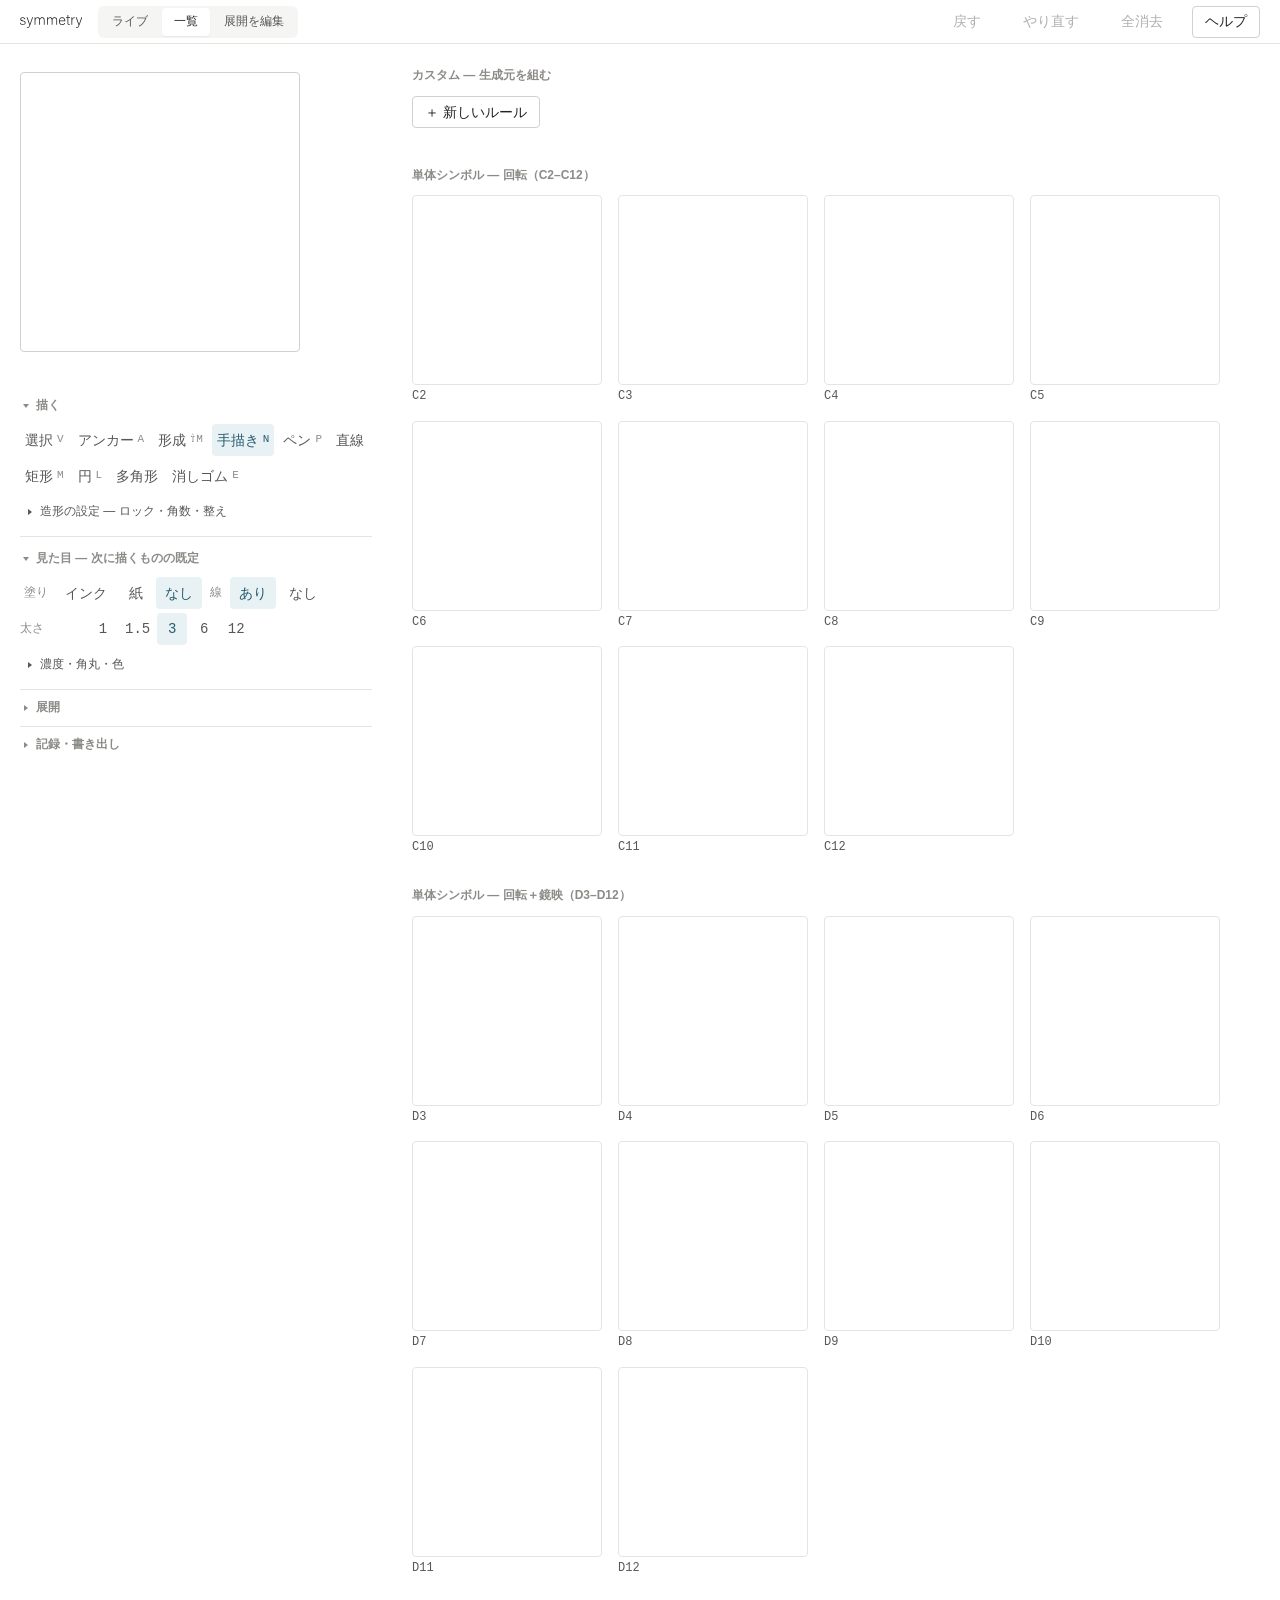
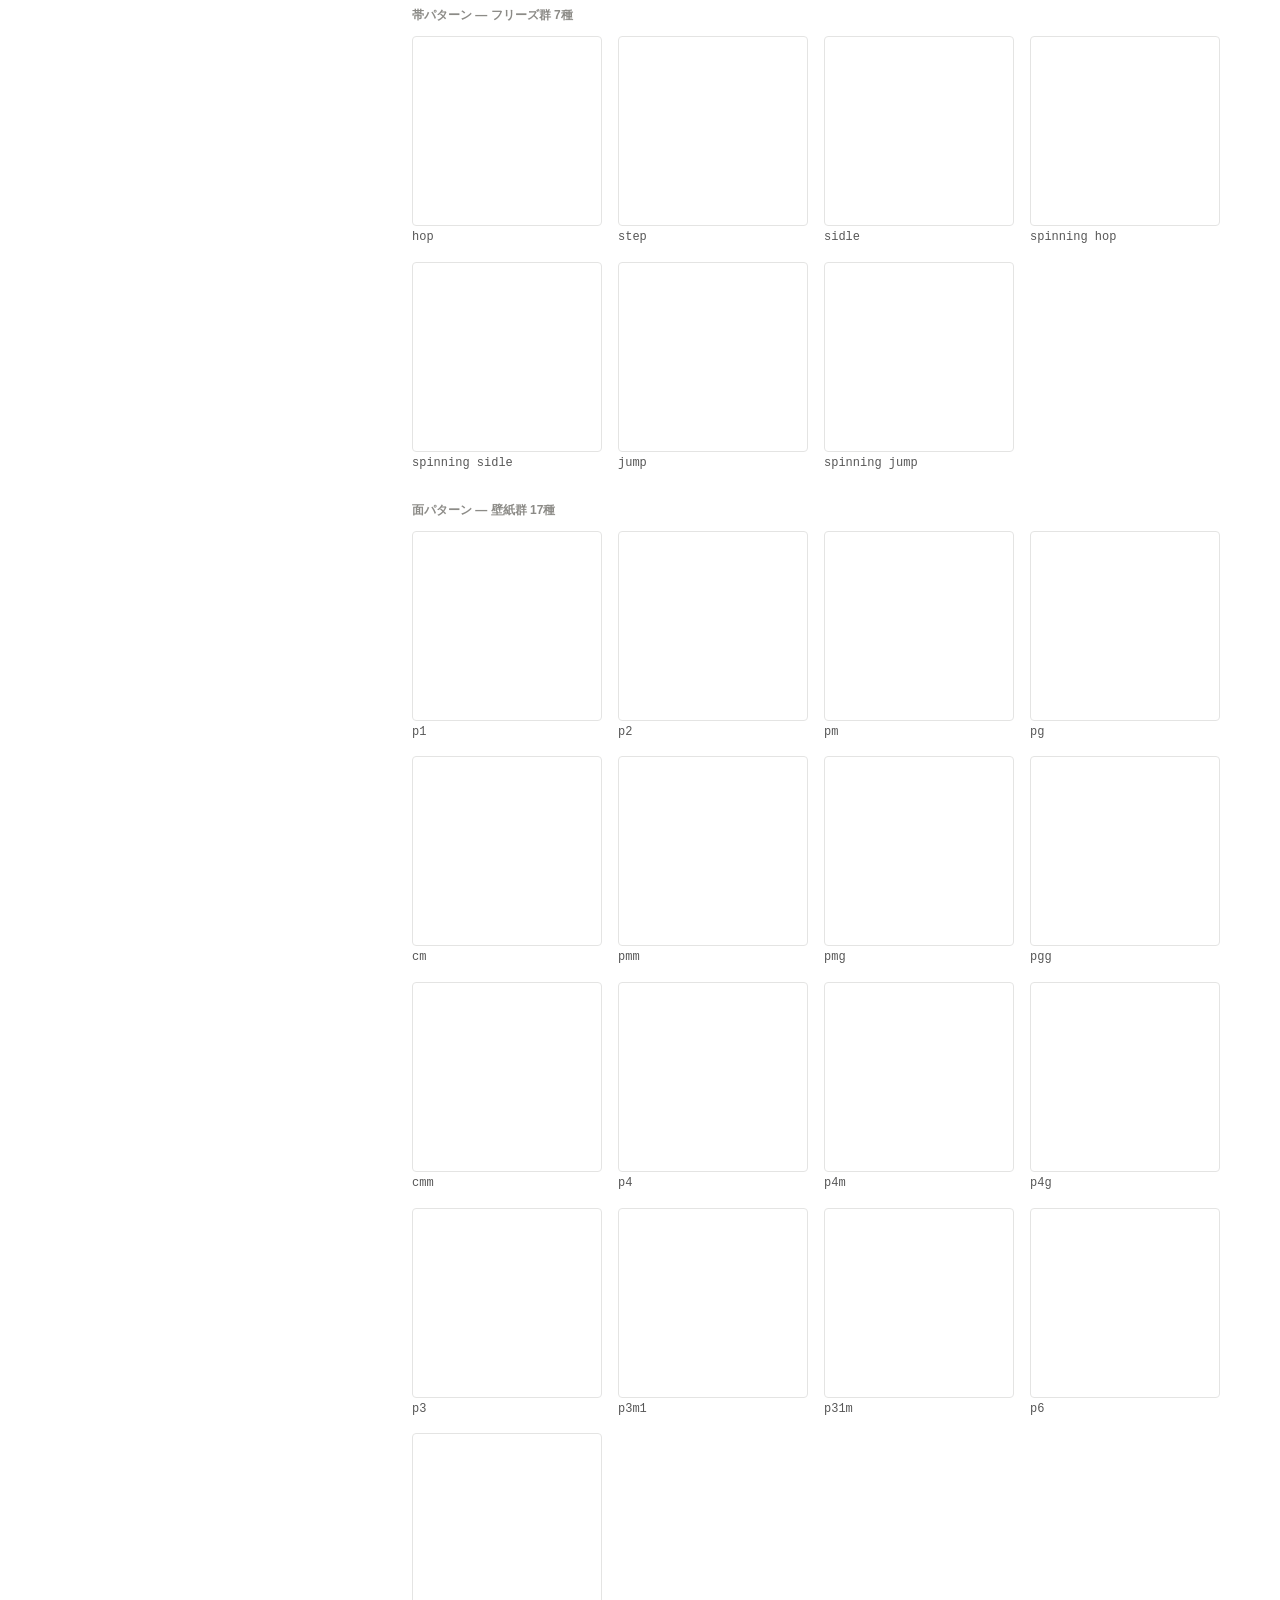
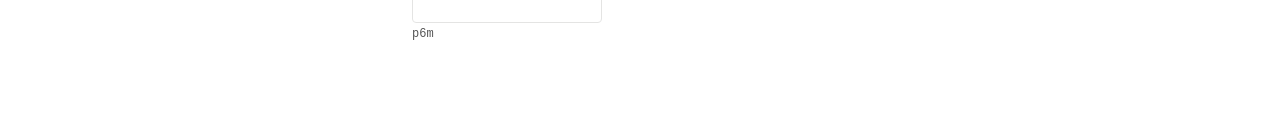
==== index.html @ 3f22d9ee "deploy 2026-08-08-1635" ====
<!doctype html>
<html lang="ja">
<head>
<meta charset="utf-8">
<meta name="viewport" content="width=device-width,initial-scale=1,viewport-fit=cover">
<!-- スマホでホーム画面に追加したとき、アプリのように全画面で開く -->
<meta name="apple-mobile-web-app-capable" content="yes">
<meta name="apple-mobile-web-app-status-bar-style" content="default">
<meta name="apple-mobile-web-app-title" content="symmetry">
<meta name="mobile-web-app-capable" content="yes">
<meta name="theme-color" content="#ffffff">
<link rel="manifest" href="manifest.webmanifest">
<link rel="apple-touch-icon" href="icons/apple-touch-icon.png">
<link rel="icon" type="image/svg+xml" href="assets/symbol.svg">
<link rel="icon" type="image/png" sizes="192x192" href="icons/icon-192.png">
<title>symmetry machine</title>
<style>
/* =========================================================
   0. デザイントークン（Serendie Design System の考え方に準拠・202_日々-タスク管理 と共有）
      UIクロームは 白/グレー + アクセント1色。**作品の色（ink/paper）とは別レイヤー**で、
      作品色はキャンバスの中だけに存在する（UIと生成物が視覚的に混ざらないようにする）。
      コンポーネント側に生の値（HEX・px）を書かない。
========================================================= */
:root{
  /* --- color: surface --- */
  --color-background:        #ffffff;
  --color-surface-primary:   #ffffff;
  --color-surface-secondary: #f5f5f3;
  --color-surface-tertiary:  #ececea;

  /* --- color: text --- */
  --color-text-primary:   #232322;
  --color-text-secondary: #575757;
  --color-text-muted:     #8c8b87;
  --color-text-disabled:  #b1b0ae;

  /* --- color: border --- */
  --color-border-primary:   #d1d0cd;
  --color-border-secondary: #e4e4e3;
  --color-border-strong:    #8c8b87;

  /* --- color: action / accent（アクセントは「選択されている」の意味だけに使う） --- */
  --color-action-primary:       #232322;
  --color-action-primary-hover: #424242;
  --color-action-primary-text:  #ffffff;
  --color-accent:        #275d72;
  --color-accent-subtle: #e8f1f4;
  --color-negative:      #a64343;
  --color-focus-ring:    #275d72;
  --color-overlay:       rgb(35 35 34 / .32);

  /* --- typography --- */
  --font-sans: Inter, "Noto Sans JP", -apple-system, BlinkMacSystemFont, "Segoe UI", sans-serif;
  --font-mono: "Noto Sans Mono", "SFMono-Regular", Consolas, monospace;
  --font-size-xs:   11px;
  --font-size-sm:   12px;
  --font-size-md:   14px;
  --font-size-base: 16px;
  --font-size-lg:   18px;
  --font-weight-regular: 400;
  --font-weight-medium:  500;
  --font-weight-semibold:600;
  --line-height-ui:   1.3;
  --line-height-body: 1.6;

  /* --- space（4px 基準） --- */
  --space-1:4px; --space-2:8px; --space-3:12px; --space-4:16px;
  --space-5:20px; --space-6:24px; --space-8:32px; --space-10:40px;

  /* --- radius --- */
  --radius-xs:2px; --radius-sm:4px; --radius-md:6px; --radius-lg:8px;

  /* --- border / focus --- */
  --border-width-default:1px;
  --focus-ring-offset:2px;

  /* --- elevation（浮遊要素のみ） --- */
  --shadow-floating: 0 4px 12px rgb(0 0 0 / .08), 0 1px 3px rgb(0 0 0 / .06);

  /* --- motion --- */
  --duration-fast:100ms; --duration-default:160ms;
  --easing: cubic-bezier(.2,0,.2,1);

  /* --- size --- */
  --control-height-sm:28px;
  --control-height-tool:32px;   /* 操作ボタンの基本（ツールUIなので md=36 より密に） */
  --control-height-md:36px;
  --control-height-lg:44px;
  --sidebar-width:360px;
  --pad-size:280px;             /* 描画パッドの論理サイズ（app.js の PAD_W と一致させる） */
  --label-col:56px;             /* パネルのラベル列 */

  /* --- 作品の色（UIではない。ユーザが選ぶ出力の色） --- */
  --art-ink:   #0044cc;
  --art-paper: #ffffff;
}

/* =========================================================
   1. base
========================================================= */
*{ box-sizing:border-box; }
html,body{ margin:0; padding:0; }
/* スマホ実機タッチ: バウンス/引っ張り更新を抑制・タップのグレー点滅を消す・タップでの文字選択を防ぐ */
html,body{ overscroll-behavior:none; }
body{
  background:var(--color-background);
  color:var(--color-text-primary);
  font-family:var(--font-sans);
  font-size:var(--font-size-md);
  line-height:var(--line-height-ui);
  -webkit-font-smoothing:antialiased;
  -webkit-user-select:none; user-select:none; -webkit-tap-highlight-color:transparent;
}
/* ダブルタップズーム/300ms遅延の抑制（パッドは touch-action:none） */
button, label.btn, input[type=range]{ touch-action:manipulation; }
:focus-visible{ outline:2px solid var(--color-focus-ring); outline-offset:var(--focus-ring-offset); }
@media (prefers-reduced-motion: reduce){ *{ transition:none !important; animation:none !important; } }

/* =========================================================
   2. app bar（ブランド + モード + ヘルプ）
========================================================= */
.appbar{
  display:flex; align-items:center; gap:var(--space-4);
  height:var(--control-height-lg); padding:0 var(--space-5);
  border-bottom:var(--border-width-default) solid var(--color-border-secondary);
  background:var(--color-surface-primary);
  position:sticky; top:0; z-index:20;
}
/* ロゴタイプ（インラインSVG・currentColorで着色。高さだけ決めて幅はviewBox比） */
.brand{ display:inline-flex; align-items:center; color:var(--color-text-primary); flex:none; }
.brand svg{ height:13px; width:auto; fill:currentColor; display:block; }
.appbar .spacer{ flex:1; }

/* セグメンテッドコントロール（モード切替） */
.seg{
  display:inline-flex; padding:2px; gap:2px;
  background:var(--color-surface-secondary); border-radius:var(--radius-md);
}
.seg button{
  height:var(--control-height-sm); padding:0 var(--space-3);
  border:none; border-radius:var(--radius-sm); background:transparent;
  color:var(--color-text-secondary);
  font:var(--font-weight-medium) var(--font-size-sm)/var(--line-height-ui) var(--font-sans);
  cursor:pointer;
  transition:background var(--duration-fast) var(--easing), color var(--duration-fast) var(--easing);
}
.seg button:hover{ color:var(--color-text-primary); }
.seg button.on{
  background:var(--color-surface-primary); color:var(--color-text-primary);
  box-shadow:0 1px 2px rgb(0 0 0 / .06);
}

/* アプリバーの操作（戻す・やり直す・全消去）。狭い画面ほど重要になるので常設する */
.barAct{ height:var(--control-height-sm); padding:0 var(--space-3); flex:none; }
.barAct:disabled{ color:var(--color-text-disabled); }

/* =========================================================
   3. layout（左：作業パネル / 右：展開。左揃え・中央寄せしない）
========================================================= */
#layout{
  display:flex; gap:var(--space-8); align-items:flex-start;
  padding:var(--space-6) var(--space-5) var(--space-10);
}
#padCol{
  width:var(--sidebar-width); flex:none;
  position:sticky; top:calc(var(--control-height-lg) + var(--space-6));
  max-height:calc(100vh - var(--control-height-lg) - var(--space-8));
  max-height:calc(100dvh - var(--control-height-lg) - var(--space-8));
  overflow-y:auto; overscroll-behavior:contain;
  padding-right:var(--space-2);
}
/* 造形の固定: #padCol は列内スクロールなので、その中で pad を上に貼り付ける。
   パネルをどれだけ送っても、描いている手元（と状態表示）は常に見えている */
.padStick{
  position:sticky; top:0; z-index:2;
  background:var(--color-background);
  padding:var(--space-1) 0 var(--space-2);   /* 上下に地を持たせて、送った中身が縁から透けないように */
}
#pad{
  width:var(--pad-size); height:var(--pad-size);
  border:var(--border-width-default) solid var(--color-border-primary);
  border-radius:var(--radius-sm);
  touch-action:none; cursor:crosshair; display:block;
  background:var(--art-paper);
}
/* 造形ロック中: 触れないことを枠と地の色で示す（アイコンや帯を足さずに状態を伝える） */
body.pad-locked #pad{ border-style:dashed; border-color:var(--color-border-strong); cursor:not-allowed; }
body.pad-locked #padCol .grp:first-child{ background:var(--color-surface-secondary); border-radius:var(--radius-sm); }
#stateHint{
  min-height:calc(var(--font-size-sm) * var(--line-height-ui));
  margin-top:var(--space-2);
  font-size:var(--font-size-sm); color:var(--color-text-secondary);
  transition:color var(--duration-fast) var(--easing);
}
/* 消えたヒントはクリックで読み返せる（新しい要素は足さず、この行自体をクリック対象にする） */
#stateHint.replay{ cursor:pointer; }
#stateHint.replay:hover{ color:var(--color-text-primary); }

/* =========================================================
   4. panel（グループ = 見出し + 行。行 = ラベル列 + 内容列）
      「全部を線で囲まない」。グループの区切りは余白と髪線1本だけ。

      セクションは **畳めるグループ（details）** で、見出し(summary)＝入口。
      閉じていても入口は必ず残るので、1280×800 でも全セクションが視野に入る。
      （7つを開いたまま縦に積んでいた頃は、起動時にパネルの54%が画面外にあり、
       いちばん下の「記録」「書き出し」には存在に気付けなかった。2026-08-08 改訂）
========================================================= */
#panel{ margin-top:var(--space-2); }
.grp{ padding:var(--space-2) 0; border-top:var(--border-width-default) solid var(--color-border-secondary); }
.grp:first-child{ border-top:none; padding-top:0; }
.grp:last-child{ padding-bottom:0; }
details.grp:not([open]){ padding:var(--space-1) 0; }
.grpHd{
  margin:0 0 var(--space-3);
  font-size:var(--font-size-sm); font-weight:var(--font-weight-semibold);
  color:var(--color-text-muted);
}
/* 見出しが入口を兼ねる。三角の作りは details.sub と同じ（同じ操作は同じ形にする） */
summary.grpHd{
  display:flex; align-items:center; gap:var(--space-2);
  height:var(--control-height-sm); margin:0; padding:0 var(--space-1);
  list-style:none; cursor:pointer; border-radius:var(--radius-sm);
}
summary.grpHd::-webkit-details-marker{ display:none; }
summary.grpHd:hover{ background:var(--color-surface-secondary); color:var(--color-text-primary); }
summary.grpHd::before{
  content:""; width:0; height:0; flex:none;
  border-left:4px solid currentColor; border-top:3px solid transparent; border-bottom:3px solid transparent;
  transition:transform var(--duration-fast) var(--easing);
}
details.grp[open] > summary.grpHd{ margin-bottom:var(--space-1); }
details.grp[open] > summary.grpHd::before{ transform:rotate(90deg); }

.prow{ display:grid; grid-template-columns:var(--label-col) minmax(0,1fr); column-gap:var(--space-3); align-items:start; }
.prow + .prow{ margin-top:var(--space-1); }
/* ラベル列を持たない全幅行（道具箱・スタイルのコントロールバーのように「一塊で読む」もの）。
   同じ中身でも 292px→352px になるので、ツールは3行から2行に収まる */
.prow.full{ grid-template-columns:minmax(0,1fr); }
/* 道具箱だけは左右の余白を1段詰める（10個が2行に収まる／3行だと下のセクションを押し出す）。
   タップ領域が要る900px未満では元の余白に戻す（下のレスポンシブ節） */
#grpDraw > .prow.full > .pbody > button{ padding:0 var(--space-1); }
/* 書き出しの3行だけを束ねる入れ物（ライブモードで隠す単位。display:block で出し入れするので
   grid の .prow そのものには付けない） */
.exportRow{ margin-top:var(--space-1); }
.plbl{
  font-size:var(--font-size-sm); color:var(--color-text-muted);
  padding-top:calc((var(--control-height-tool) - var(--font-size-md)) / 2 - 1px);
}
/* 行の高さを操作ボタンに揃える（スライダーだけの行でもラベルと縦位置が合う） */
.pbody{ display:flex; flex-wrap:wrap; align-items:center; gap:var(--space-1); min-width:0; min-height:var(--control-height-tool); }
.lbl{ font-size:var(--font-size-sm); color:var(--color-text-muted); padding:0 var(--space-1); }

/* =========================================================
   5. button（Ghost 基本 / Secondary 枠あり / Danger / Toggle）
      操作ボタンが多いUIなので既定は Ghost。囲まず、hover の背景で触れることを示す。
========================================================= */
button, label.btn, a.btn{
  display:inline-flex; align-items:center; justify-content:center; gap:var(--space-1);
  height:var(--control-height-tool); padding:0 var(--space-2);
  border:var(--border-width-default) solid transparent; border-radius:var(--radius-sm);
  background:transparent; color:var(--color-text-primary);
  font:var(--font-weight-regular) var(--font-size-md)/var(--line-height-ui) var(--font-sans);
  text-decoration:none; cursor:pointer; white-space:nowrap;
  transition:background var(--duration-fast) var(--easing), color var(--duration-fast) var(--easing);
}
button:hover, label.btn:hover, a.btn:hover{ background:var(--color-surface-secondary); }
button:active, label.btn:active{ background:var(--color-surface-tertiary); }
button:disabled{ color:var(--color-text-disabled); cursor:default; background:transparent; }

/* Secondary: 枠つき（書き出しなど「区切りのある操作」） */
.btn-2nd{ border-color:var(--color-border-primary); padding:0 var(--space-3); }
.btn-2nd:hover{ border-color:var(--color-border-strong); background:var(--color-surface-secondary); }

/* Danger: 削除系 */
.btn-danger{ color:var(--color-negative); }
.btn-danger:hover{ background:#fbf0f0; }

/* Toggle: 選択されている状態だけがアクセント色を持つ */
.tg{ color:var(--color-text-secondary); }
.tg:hover{ color:var(--color-text-primary); }
.tg.on{
  background:var(--color-accent-subtle); color:var(--color-accent);
  font-weight:var(--font-weight-medium);
}
/* 「今は効かない」= 押せるが理由をヒントで出す（disabled にはしない＝理由が伝わらないため） */
button.dis{ color:var(--color-text-disabled); }
button.dis:hover{ color:var(--color-text-secondary); background:var(--color-surface-secondary); }

/* ショートカット併記 */
.key{
  font-family:var(--font-mono); font-size:var(--font-size-xs);
  color:var(--color-text-muted); font-weight:var(--font-weight-regular);
}
button.on .key{ color:var(--color-accent); }

/* =========================================================
   6. disclosure（役割ごとに畳む。開閉状態は prefs に保存）
========================================================= */
details.sub{ width:100%; }
details.sub > summary{
  display:flex; align-items:center; gap:var(--space-2);
  height:var(--control-height-tool); padding:0 var(--space-2);
  list-style:none; cursor:pointer; border-radius:var(--radius-sm);
  font-size:var(--font-size-sm); color:var(--color-text-secondary);
}
details.sub > summary::-webkit-details-marker{ display:none; }
details.sub > summary:hover{ background:var(--color-surface-secondary); color:var(--color-text-primary); }
details.sub > summary::before{
  content:""; width:0; height:0; flex:none;
  border-left:4px solid currentColor; border-top:3px solid transparent; border-bottom:3px solid transparent;
  transition:transform var(--duration-fast) var(--easing);
}
details.sub[open] > summary::before{ transform:rotate(90deg); }
details.sub > .subBody{
  display:flex; flex-wrap:wrap; align-items:center; gap:var(--space-1);
  padding:var(--space-1) 0 var(--space-2) var(--space-4);
}
/* 畳んだ中身が「ラベル列つきの行」のとき（角数・整え・濃度・角丸…）。
   ボタンの並びと違って値の種類が違うので、パネル本体と同じ文法のまま畳む */
details.sub > .subBody.rows{ display:block; }

/* コンテキスト行（選択中・ペン進行中だけ出す） */
#penbar, #editbar{ display:none; }
body.penning #penbar{ display:block; }
body.editing #editbar{ display:block; }
#selCount{ font-family:var(--font-mono); color:var(--color-text-secondary); }

/* =========================================================
   7. form controls
========================================================= */
input[type=range]{
  -webkit-appearance:none; appearance:none;
  width:120px; height:2px; margin:0;
  background:var(--color-border-primary); border-radius:var(--radius-xs);
  vertical-align:middle; cursor:pointer;
}
input[type=range]::-webkit-slider-thumb{
  -webkit-appearance:none; appearance:none;
  width:14px; height:14px; border:none; border-radius:var(--radius-xs);
  background:var(--color-action-primary);
}
input[type=range]::-moz-range-thumb{
  width:14px; height:14px; border:none; border-radius:var(--radius-xs);
  background:var(--color-action-primary);
}
input[type=range]:focus-visible{ outline:2px solid var(--color-focus-ring); outline-offset:var(--focus-ring-offset); }
input[type=color]{
  -webkit-appearance:none; appearance:none;
  width:32px; height:var(--control-height-tool); padding:0;
  border:var(--border-width-default) solid var(--color-border-primary);
  border-radius:var(--radius-sm); background:none; cursor:pointer; vertical-align:middle;
}
input[type=color]::-webkit-color-swatch-wrapper{ padding:2px; }
input[type=color]::-webkit-color-swatch{ border:none; border-radius:var(--radius-xs); }
input[type=color]::-moz-color-swatch{ border:none; border-radius:var(--radius-xs); }
#file, #jsonIn{ display:none; }

/* 角数のステッパー */
#sidesWrap{ display:inline-flex; align-items:center; gap:0; opacity:.4; }
body.tool-poly #sidesWrap{ opacity:1; }
#sidesVal{ font-family:var(--font-mono); font-size:var(--font-size-md); min-width:20px; text-align:center; }

/* 数値チップ（太さ・濃度・角丸・輪郭の距離）＝量子化された入力の美学 */
#wChips, #aChips, #rChips{ display:inline-flex; gap:2px; }
#wChips button, #aChips button, #rChips button, .numChip{
  font-family:var(--font-mono); min-width:30px; padding:0 var(--space-1);
}

/* =========================================================
   8. 展開一覧（メイン）
========================================================= */
#results, #live, #edit{ flex:1; min-width:0; }
.grpTitle{
  margin:0 0 var(--space-3);
  font-size:var(--font-size-sm); font-weight:var(--font-weight-semibold);
  color:var(--color-text-muted);
}
.grpTitle + .grpTitle{ margin-top:var(--space-6); }
.row{ display:flex; flex-wrap:wrap; gap:var(--space-4); margin-bottom:var(--space-8); }
.tools{ display:flex; flex-wrap:wrap; align-items:center; gap:var(--space-1); margin-bottom:var(--space-2); }

.sw{ position:relative; cursor:pointer; }
.sw canvas{
  display:block; width:190px; height:190px;
  border:var(--border-width-default) solid var(--color-border-secondary);
  border-radius:var(--radius-sm); background:var(--art-paper);
  transition:border-color var(--duration-fast) var(--easing);
}
.sw:hover canvas{ border-color:var(--color-border-primary); }
.sw .lb{
  margin-top:var(--space-1);
  font-family:var(--font-mono); font-size:var(--font-size-sm);
  color:var(--color-text-secondary); text-align:left;
}
.sw.sel canvas{ border-color:var(--color-accent); box-shadow:0 0 0 1px var(--color-accent); }
.sw.sel .lb{ color:var(--color-accent); font-weight:var(--font-weight-medium); }
.sw .swDel, .sw .swEdit{
  position:absolute; top:var(--space-1); height:var(--control-height-sm); min-width:var(--control-height-sm);
  padding:0; color:var(--color-text-muted); font-size:var(--font-size-sm);
  background:var(--color-surface-primary); border-radius:var(--radius-sm); opacity:0;
  transition:opacity var(--duration-fast) var(--easing);
}
.sw .swDel{ right:var(--space-1); }
.sw .swEdit{ right:calc(var(--space-1) + var(--control-height-sm) + 2px); }
.sw:hover .swDel, .sw:hover .swEdit, .sw .swDel:focus-visible, .sw .swEdit:focus-visible{ opacity:1; }
.sw .swDel:hover, .sw .swEdit:hover{ color:var(--color-text-primary); background:var(--color-surface-secondary); }

/* カスタム群ビルダー */
#cgPanel{
  margin-bottom:var(--space-6); padding:var(--space-4);
  border:var(--border-width-default) solid var(--color-border-secondary);
  border-radius:var(--radius-md); background:var(--color-surface-secondary);
  max-width:520px;
}
.genChip{
  display:inline-flex; align-items:center; gap:2px;
  height:var(--control-height-md); padding:0 var(--space-1);
  border:var(--border-width-default) solid var(--color-border-primary);
  border-radius:var(--radius-sm); background:var(--color-surface-primary);
  font-size:var(--font-size-sm);
}
.genChip button{ height:var(--control-height-sm); min-width:24px; padding:0; font-size:var(--font-size-sm); }
.genChip > span{ padding:0 2px; font-family:var(--font-mono); color:var(--color-text-primary); }
.genChip > span.lbl{ font-family:var(--font-sans); }
#cgPreview{
  display:block; margin:var(--space-3) 0 var(--space-2);
  border:var(--border-width-default) solid var(--color-border-secondary);
  border-radius:var(--radius-sm); background:var(--art-paper);
}
#cgInfo{ font-family:var(--font-mono); font-size:var(--font-size-sm); color:var(--color-text-secondary); }

.hint{
  margin-top:var(--space-2); max-width:560px;
  font-size:var(--font-size-sm); line-height:var(--line-height-body); color:var(--color-text-muted);
}

/* ライブ / 編集 */
#livePanel{ display:flex; flex-wrap:wrap; gap:var(--space-4); align-items:flex-start; }
#livePanel canvas{
  display:block; max-width:100%; height:auto;
  border:var(--border-width-default) solid var(--color-border-secondary);
  border-radius:var(--radius-sm); background:var(--art-paper);
}
#livePanel .lb{
  margin-top:var(--space-1);
  font-family:var(--font-mono); font-size:var(--font-size-sm); color:var(--color-text-secondary);
}
#liveHint{ margin-top:var(--space-4); font-size:var(--font-size-sm); color:var(--color-text-muted); }
#editCv{
  display:block; max-width:100%;
  border:var(--border-width-default) solid var(--color-border-primary);
  border-radius:var(--radius-sm); background:var(--art-paper);
  touch-action:none; cursor:crosshair;
}
/* 展開ビューの主ツール（選択／アンカー／形成）。ツール別の設定は選択中の1つだけ出す */
#editToolSeg button{ height:var(--control-height-md); padding:0 var(--space-4); }
#editToolSeg .key{ margin-left:var(--space-2); opacity:.65; }
.etSpacer{ flex:1; }
.etOpt{ display:none; }
.etOpt.on{ display:flex; }
/* 「いま何ができるか」の1行。ヒント(.hint)より手前・強めに置く＝読まれないと道具が使えない情報 */
.etHow{
  font-size:var(--font-size-sm); line-height:var(--line-height-ui);
  color:var(--color-text-secondary); padding:0 var(--space-1);
}
#etSnapWrap{ margin-bottom:var(--space-3); max-width:560px; }

/* モード出し分け */
#live, #edit{ display:none; }
body.mode-grid #results{ display:block; }
body.mode-live #live{ display:block; }
body.mode-live #results{ display:none; }
body.mode-edit #edit{ display:block; }
body.mode-edit #results, body.mode-edit #live{ display:none; }
body.mode-live .exportRow{ display:none; }   /* ライブ=遊ぶモードでは書き出しを隠す */

/* PC（広い画面）: ライブでも一覧を右に併置（pad | live | grid） */
@media (min-width:1280px){
  body.mode-live #results{ display:block; order:2; }
  body.mode-live #live{ order:1; }
  body.mode-live .exportRow{ display:block; }
}

/* =========================================================
   9. ヘルプ（浮遊要素なので影を持つ唯一の場所）
========================================================= */
#cheat{
  position:fixed; right:var(--space-5); bottom:var(--space-5); z-index:30;
  width:min(560px, calc(100vw - var(--space-8)));
  max-height:min(70vh, 640px); overflow-y:auto;
  padding:calc(var(--space-5) + var(--control-height-sm)) var(--space-5) var(--space-5);
  border:var(--border-width-default) solid var(--color-border-secondary);
  border-radius:var(--radius-lg); background:var(--color-surface-primary);
  box-shadow:var(--shadow-floating);
  font-size:var(--font-size-sm); line-height:var(--line-height-body);
  color:var(--color-text-secondary); white-space:pre-line;
  -webkit-user-select:text; user-select:text;
}
#cheat[hidden]{ display:none; }
#cheatClose{ position:absolute; top:var(--space-2); right:var(--space-2); }

/* =========================================================
   10. レスポンシブ（縮小ではなく構造を変える。タップ領域44px以上）
========================================================= */
@media (max-width:900px){
  /* アプリバーは「モード + ヘルプ」だけに絞る（ブランドはアプリ内では不要） */
  .appbar{ padding:0 var(--space-3); gap:var(--space-2); }
  .brand{ display:none; }
  .seg button{ padding:0 var(--space-2); }
  #layout{ flex-direction:column; gap:var(--space-6); padding:var(--space-4); }
  #padCol{
    width:100%; position:static; max-height:none; overflow:visible; padding-right:0;
  }
  /* 縦積みでは「いま見ているもの」を先頭に置き、**貼り付けて常に見える**ようにする。
     編集している当のものが、パネルを送ると画面外に消える——を作らない */
  #layout{ display:flex; flex-direction:column; }
  body.mode-edit #edit,
  body.mode-live #live{ order:-1; }
  /* **編集しているものは常に画面にある**。sticky では #edit の底で止まってしまうので、
     縦積みでは画面に固定する。帯に入れるのは「ツール行＋いまのツールの設定＋展開」だけで、
     吸着の詳細と長い説明は畳む（帯が厚いとかえって編集できない）。
     帯の高さは中身で変わるので JS が --sp-edit-h に測って入れ、その分だけ本文を下げる */
  body.mode-edit #edit{
    position:fixed; top:var(--control-height-lg); left:0; right:0; z-index:10;
    display:flex; flex-direction:column; align-items:flex-start;
    padding:var(--space-1) var(--space-3) var(--space-2);
    background:var(--color-background);
    border-bottom:var(--border-width-default) solid var(--color-border-secondary);
  }
  body.mode-edit #edit > .grpTitle,
  body.mode-edit #etSnapWrap,
  body.mode-edit #editHint,
  body.mode-edit .etHow{ display:none; }
  body.mode-edit #layout{ padding-top:var(--sp-edit-h, 420px); }
  /* 狭い画面ではブランドを畳んで、戻す・全消去のための幅をあける。
     やり直すは左パネルの「記録」に残るので、ここでは落とす（間違えたら戻すだけで足りる） */
  .appbar{ gap:var(--space-1); padding:0 var(--space-2); }
  .barAct{ height:var(--control-height-md); padding:0 var(--space-2); font-size:var(--font-size-sm); }
  #barRedo{ display:none; }
  .seg button{ padding:0 var(--space-2); font-size:var(--font-size-sm); }
  .padStick{ position:static; }   /* 縦積みではパッドが画面の大半を占めるので貼り付けない */
  #pad{ width:min(92vw, 460px); height:min(92vw, 460px); }
  #editCv{ max-width:86vw; }
  button, label.btn, a.btn{ height:var(--control-height-lg); padding:0 var(--space-3); }
  details.sub > summary{ height:var(--control-height-lg); }
  summary.grpHd{ height:var(--control-height-lg); }   /* セクションの入口もタップ領域44px */
  #grpDraw > .prow.full > .pbody > button{ padding:0 var(--space-3); }   /* 密度より指を優先 */
  .seg button{ height:var(--control-height-md); }
  .prow{ grid-template-columns:1fr; }
  .plbl{ padding-top:0; margin-bottom:var(--space-1); }
  input[type=range]{ height:4px; width:min(60vw,220px); }
  input[type=range]::-webkit-slider-thumb{ width:22px; height:22px; }
  input[type=range]::-moz-range-thumb{ width:22px; height:22px; }
  input[type=color]{ height:var(--control-height-lg); width:44px; }
  .sw canvas{ width:min(43vw,190px); height:min(43vw,190px); }
  .sw .swDel, .sw .swEdit{ opacity:1; }   /* hoverが無い端末では常時表示 */
  #cheat{ left:var(--space-3); right:var(--space-3); bottom:var(--space-3); width:auto; }
}
</style>
</head>
<body>

<header class="appbar">
  <!-- ロゴタイプ（assets/logotype.svg をインライン化＝単一HTMLビルドでも消えない）。色は currentColor -->
  <span class="brand" role="img" aria-label="symmetry machine">
    <svg viewBox="0 0 49.74 10.39" xmlns="http://www.w3.org/2000/svg" focusable="false" aria-hidden="true">
      <path d="M.63,6.22c.2.77.76,1.24,1.69,1.24,1.06,0,1.49-.49,1.49-1.15s-.29-1.01-1.62-1.33c-1.56-.37-1.94-.85-1.94-1.64s.62-1.59,1.99-1.59,2.02.83,2.11,1.68h-.62c-.11-.5-.5-1.12-1.51-1.12s-1.33.5-1.33.98c0,.54.29.82,1.46,1.1,1.71.41,2.12.97,2.12,1.87,0,1.08-.89,1.76-2.16,1.76-1.38,0-2.15-.72-2.31-1.8h.63Z"/>
      <path d="M5.96,1.87c1.2,3.4,1.73,4.82,1.93,5.47h.01c.24-.73.71-2.12,1.87-5.47h.65l-2.26,6.35c-.64,1.78-1.07,2.17-2.16,2.17-.21,0-.36-.01-.55-.04v-.62c.18.02.35.04.54.04.85,0,1.13-.41,1.57-1.63L5.28,1.87h.68Z"/>
      <path d="M11.69,3.42c0-.52,0-1.08-.01-1.55h.61c.01.19.04.71.02,1.05.25-.6.8-1.2,1.8-1.2.84,0,1.49.42,1.73,1.17.3-.62.9-1.17,1.96-1.17.94,0,1.88.53,1.88,2.19v3.95h-.62v-3.88c0-.8-.29-1.67-1.39-1.67s-1.67.92-1.67,2.09v3.46h-.62v-3.86c0-.86-.25-1.68-1.36-1.68s-1.71,1.02-1.71,2.24v3.3h-.62V3.42Z"/>
      <path d="M21.65,3.42c0-.52,0-1.08-.01-1.55h.61c.01.19.04.71.03,1.05.25-.6.8-1.2,1.8-1.2.84,0,1.49.42,1.73,1.17.3-.62.9-1.17,1.96-1.17.94,0,1.88.53,1.88,2.19v3.95h-.62v-3.88c0-.8-.29-1.67-1.39-1.67s-1.67.92-1.67,2.09v3.46h-.62v-3.86c0-.86-.25-1.68-1.36-1.68s-1.71,1.02-1.71,2.24v3.3h-.62V3.42Z"/>
      <path d="M31.76,4.94c.01,1.54.78,2.5,1.93,2.5s1.5-.64,1.71-1.13h.65c-.25.79-.9,1.7-2.38,1.7-1.84,0-2.54-1.57-2.54-3.1,0-1.73.85-3.19,2.62-3.19s2.44,1.58,2.44,2.72c0,.17,0,.33-.01.49h-4.4ZM35.53,4.4c-.01-1.18-.65-2.1-1.81-2.1-1.24,0-1.79.85-1.92,2.1h3.73Z"/>
      <path d="M36.84,1.87h1.12V0h.62v1.87h1.43v.57h-1.43v3.88c0,.67.14,1.06.72,1.06.18,0,.43-.01.61-.07v.54c-.2.08-.49.11-.74.11-.78,0-1.21-.39-1.21-1.35V2.45h-1.12v-.57Z"/>
      <path d="M41.12,3.5c0-1.01-.01-1.44-.01-1.63h.61c.01.18.02.58.02,1.33.35-.9,1.1-1.43,2.09-1.47v.66c-1.25.08-2.09.94-2.09,2.38v3.11h-.62V3.5Z"/>
      <path d="M45.27,1.87c1.2,3.4,1.73,4.82,1.93,5.47h.01c.24-.73.71-2.12,1.87-5.47h.65l-2.26,6.35c-.63,1.78-1.07,2.17-2.16,2.17-.22,0-.36-.01-.55-.04v-.62c.18.02.35.04.54.04.85,0,1.13-.41,1.57-1.63l-2.29-6.26h.68Z"/>
    </svg>
  </span>
  <nav class="seg" id="modebar" aria-label="モード">
    <button id="modeLive">ライブ</button>
    <button id="modeGrid">一覧</button>
    <button id="modeEdit">展開を編集</button>
  </nav>
  <span class="spacer"></span>
  <!-- 取り消しと全消去は「手が届く場所」に置く。左パネルの最下部（1400px下）では実質存在しないのと同じで、
       とくにスマホでは唯一の窓口になる。アプリバーは sticky なのでスクロールしても追従する -->
  <button id="barUndo" class="barAct" title="ひとつ戻す（⌘Z）">戻す</button>
  <button id="barRedo" class="barAct" title="やり直す（⌘⇧Z）">やり直す</button>
  <button id="barClear" class="barAct btn-danger" title="ぜんぶ消す（⌘Zで戻せます）">全消去</button>
  <button id="helpBtn" class="btn-2nd">ヘルプ</button>
</header>

<div id="layout">
  <aside id="padCol">
    <!-- 造形（パッド）は列内スクロールでも上に貼り付ける＝パネルを送っても手元が見えたまま -->
    <div class="padStick">
      <canvas id="pad"></canvas>
      <div id="stateHint"></div>
    </div>

    <div id="panel">

      <!-- ============ 描く（起動時は開いている） ============ -->
      <details class="grp" id="grpDraw" open>
        <summary class="grpHd">描く</summary>
        <!-- 道具箱は一塊で読むものなのでラベル列を持たない（全幅なら3行→2行に収まる） -->
        <div class="prow full">
          <div class="pbody">
            <button class="tg" id="tMove">選択<span class="key">V</span></button>
            <button class="tg" id="tAnchor">アンカー<span class="key">A</span></button>
            <button class="tg" id="tForm">形成<span class="key">⇧M</span></button>
            <button class="tg" id="tFree">手描き<span class="key">N</span></button>
            <button class="tg" id="tPen">ペン<span class="key">P</span></button>
            <button class="tg" id="tLine">直線</button>
            <button class="tg" id="tRect">矩形<span class="key">M</span></button>
            <button class="tg" id="tEllipse">円<span class="key">L</span></button>
            <button class="tg" id="tPoly">多角形</button>
            <button class="tg" id="tErase">消しゴム<span class="key">E</span></button>
          </div>
        </div>
        <div class="prow full">
          <div class="pbody">
            <details class="sub" id="subDrawOpt">
              <summary>造形の設定 — ロック・角数・整え</summary>
              <div class="subBody rows">
                <div class="prow">
                  <span class="plbl">造形</span>
                  <div class="pbody">
                    <button class="tg" id="padLock">ロック</button>
                    <span class="lbl">展開だけを触りたいときに</span>
                  </div>
                </div>
                <div class="prow">
                  <span class="plbl">角数</span>
                  <div class="pbody">
                    <span id="sidesWrap"><button id="sidesDown">−</button><span id="sidesVal">6</span><button id="sidesUp">＋</button></span>
                    <span class="lbl">多角形ツールのとき</span>
                  </div>
                </div>
                <div class="prow">
                  <span class="plbl">整え</span>
                  <div class="pbody">
                    <input type="range" id="tidyRange" min="0" max="16" step="0.5" value="0"
                           title="手描き線をシンプルなパスに整える（raw座標は変えない）">
                  </div>
                </div>
              </div>
            </details>
          </div>
        </div>
      </details>

      <!-- ============ 見た目（起動時は開いている） ============
           常設の2つ（描く・見た目）を上に固めて、出たり消えたりする文脈パネル（ペン・選択）を下に置く。
           逆にすると、何かを選ぶたびに「見た目」が 250px ほど下へ飛ばされて位置を覚えられない -->
      <details class="grp" id="grpStyle" open>
        <summary class="grpHd" id="styleLbl">見た目</summary>
        <!-- 塗りと線は必ず対で読むので1行にまとめる（イラレのコントロールバーと同じ並び） -->
        <div class="prow full">
          <div class="pbody">
            <span class="lbl">塗り</span>
            <button class="tg" id="fillInk">インク</button>
            <button class="tg" id="fillPaper">紙</button>
            <button class="tg" id="fillNone">なし</button>
            <span class="lbl">線</span>
            <button class="tg" id="strokeOn">あり</button>
            <button class="tg" id="strokeOff">なし</button>
          </div>
        </div>
        <div class="prow">
          <span class="plbl">太さ</span>
          <div class="pbody"><span id="wChips"></span></div>
        </div>
        <div class="prow full">
          <div class="pbody">
            <details class="sub" id="subStyleMore">
              <summary>濃度・角丸・色</summary>
              <div class="subBody rows">
                <div class="prow">
                  <span class="plbl">濃度</span>
                  <div class="pbody"><span id="aChips"></span></div>
                </div>
                <div class="prow">
                  <span class="plbl">角丸</span>
                  <div class="pbody"><span id="rChips"></span></div>
                </div>
                <div class="prow">
                  <span class="plbl">色</span>
                  <div class="pbody">
                    <input type="color" id="inkColor" value="#0044cc" title="線・塗りの色（インク）">
                    <span class="lbl">インク</span>
                    <input type="color" id="paperColor" value="#ffffff" title="地の色（紙）">
                    <span class="lbl">紙</span>
                  </div>
                </div>
              </div>
            </details>
          </div>
        </div>
      </details>

      <!-- ============ ペン（進行中のみ） ============ -->
      <section class="grp" id="penbar">
        <h2 class="grpHd">ペン</h2>
        <div class="prow">
          <span class="plbl"></span>
          <div class="pbody">
            <button id="penClose">閉じて確定</button>
            <button id="penDone">確定</button>
            <button id="penCancel">取消</button>
          </div>
        </div>
      </section>

      <!-- ============ 選択（選択時のみ・よく使う6つ + 役割ごとに畳む） ============ -->
      <section class="grp" id="editbar">
        <h2 class="grpHd">選択<span id="selCount"></span></h2>
        <div class="prow">
          <span class="plbl"></span>
          <div class="pbody">
            <button id="objDup">複製<span class="key">⌘D</span></button>
            <button id="objFront">前面<span class="key">]</span></button>
            <button id="objBack">背面<span class="key">[</span></button>
            <button class="tg" id="objStill">静止</button>
            <button id="objDone">選択を解除</button>
            <button id="objDel" class="btn-danger">削除</button>
          </div>
        </div>
        <div class="prow">
          <span class="plbl"></span>
          <div class="pbody">
            <details class="sub" id="subXform">
              <summary>変形・整列</summary>
              <div class="subBody">
                <button id="rotL">回転−</button>
                <button id="rotR">回転＋<span class="key">R</span></button>
                <button id="scDown">縮小</button>
                <button id="scUp">拡大<span class="key">S</span></button>
                <span class="lbl">整列</span>
                <button id="alL">左</button><button id="alC">中</button><button id="alR">右</button>
                <button id="alT">上</button><button id="alM">中</button><button id="alB">下</button>
                <span class="lbl">等間隔</span>
                <button id="disH">横</button><button id="disV">縦</button>
              </div>
            </details>
            <details class="sub" id="subPath">
              <summary>パスを編む</summary>
              <div class="subBody">
                <button id="objSwap">塗り⇄線<span class="key">⇧X</span></button>
                <button id="objSmooth">なめらかに</button>
                <button id="objSpline" title="点を制御点として扱い、曲線が点を通らなくなる（角が丸まり、動かしても暴れない）">Bスプライン</button>
                <button id="objThin">間引く</button>
                <button id="objClose">パスを閉じる</button>
                <button id="objJoin">つなぐ<span class="key">⌘J</span></button>
                <button id="objCut">アンカーで切る<span class="key">⌘⇧K</span></button>
              </div>
            </details>
            <details class="sub" id="subBool">
              <summary>重なりを演算する</summary>
              <div class="subBody">
                <button id="opUnite">合体</button>
                <button id="opMinus">型抜き</button>
                <button id="opCross">交差</button>
                <button id="opDivide">面に分割</button>
              </div>
            </details>
            <details class="sub" id="subOffset">
              <summary>輪郭をずらす</summary>
              <div class="subBody">
                <button class="tg on" id="ofOut">外へ</button>
                <button class="tg" id="ofIn">内へ</button>
                <span class="lbl">px</span>
                <button class="numChip" id="of2">2</button>
                <button class="numChip" id="of4">4</button>
                <button class="numChip" id="of8">8</button>
                <button class="numChip" id="of16">16</button>
              </div>
            </details>
          </div>
        </div>
      </section>

      <!-- ============ 展開（起動時は畳む。見出しが入口として残る） ============ -->
      <details class="grp" id="grpExpand">
        <summary class="grpHd">展開</summary>
        <div class="prow" id="paramRow">
          <span class="plbl">セル</span>
          <div class="pbody"><input type="range" id="cellRange" min="48" max="120" step="4" value="72"></div>
        </div>
        <div class="prow">
          <span class="plbl">断片</span>
          <div class="pbody"><input type="range" id="scaleRange" min="0.35" max="1" step="0.05" value="0.65"></div>
        </div>
        <div class="prow">
          <span class="plbl">ガイド</span>
          <div class="pbody">
            <button class="tg" id="gOff">なし</button>
            <button class="tg" id="gGrid">格子</button>
            <button class="tg" id="gCircle">同心円</button>
            <button class="tg" id="snapBtn">吸着</button>
          </div>
        </div>
        <div class="prow">
          <span class="plbl">中心</span>
          <div class="pbody">
            <button class="tg" id="tAxis">回転中心を置く</button>
          </div>
        </div>
        <div class="prow">
          <span class="plbl">重なり</span>
          <div class="pbody">
            <button class="tg" id="ovEach">そのまま</button>
            <button class="tg" id="ovMerge">重なりを埋める</button>
            <button class="tg" id="ovPunch">重なりを穴に</button>
          </div>
        </div>
        <div class="prow">
          <span class="plbl">連動</span>
          <div class="pbody">
            <button id="flattenExp">対称を解いて実体にする</button>
            <span class="lbl">形成した結果はそのまま書き出せます。ここを押すのは「手で1つずつ触りたい」ときだけ</span>
          </div>
        </div>
      </details>

      <!-- ============ 記録・書き出し（ドキュメントの出し入れは1セクションに束ねる） ============ -->
      <details class="grp" id="grpIO">
        <summary class="grpHd">記録・書き出し</summary>
        <div class="prow">
          <span class="plbl">履歴</span>
          <div class="pbody">
            <button id="undo">戻す<span class="key">⌘Z</span></button>
            <button id="redo">やり直す</button>
            <button id="clear" class="btn-danger">全消去</button>
          </div>
        </div>
        <div class="prow">
          <span class="plbl">読み書き</span>
          <div class="pbody">
            <label class="btn" for="file">画像・SVGを読む</label>
            <input id="file" type="file" accept="image/*,.svg,image/svg+xml">
            <button id="jsonOut">保存</button>
            <label class="btn" for="jsonIn">読み込む</label>
            <input id="jsonIn" type="file" accept="application/json,.json">
          </div>
        </div>
        <!-- ライブ=遊ぶモードでは書き出しだけを隠す（記録は残す） -->
        <div class="exportRow">
          <div class="prow">
            <span class="plbl">書き出し</span>
            <div class="pbody">
              <button id="saveSvg" class="btn-2nd">SVG</button>
              <button id="savePng" class="btn-2nd">PNG</button>
              <button id="copySvg">コードをコピー</button>
            </div>
          </div>
          <div class="prow">
            <span class="plbl">PNG</span>
            <div class="pbody">
              <button class="tg" id="s2">2x</button>
              <button class="tg" id="s4">4x</button>
              <span class="lbl">背景</span>
              <button class="tg" id="bgWhite">白</button>
              <button class="tg" id="bgClear">透明</button>
              <button id="saveAllPng">全部</button>
            </div>
          </div>
          <div class="prow">
            <span class="plbl">共有</span>
            <div class="pbody">
              <button id="galleryUp">ギャラリーへ投稿</button>
              <a href="gallery.html" class="btn">ギャラリーを見る</a>
            </div>
          </div>
        </div>
      </details>

    </div>
  </aside>

  <main id="results">
    <div class="grpTitle">カスタム — 生成元を組む</div>
    <div class="tools">
      <button id="cgNew" class="btn-2nd">＋ 新しいルール</button>
      <button id="cgUndo" style="display:none" title="直近に削除したルールを戻す">戻す</button>
    </div>
    <div id="cgPanel" style="display:none">
      <div class="tools"><span class="lbl" id="cgTitle"></span></div>
      <div class="tools" id="cgGens"></div>
      <div class="tools">
        <span class="lbl">足す</span>
        <button id="cgAddRot">回転</button>
        <button id="cgAddMirror">鏡映</button>
        <button id="cgAddGlide">映進</button>
        <button id="cgAddTrans">並進</button>
      </div>
      <canvas id="cgPreview"></canvas>
      <div class="tools">
        <button id="cgSave" class="btn-2nd">保存</button>
        <button id="cgCancel">やめる</button>
        <span class="lbl" id="cgInfo"></span>
      </div>
      <div class="hint">回転n・鏡映（軸の角度）・映進（軸の角度＋距離d）・並進（方向＋距離d）を足すと、組み合わせで生まれる全操作（閉包）を自動展開します。回転の「中心」を軸からずらすと、合成が並進になってロゼットが帯や格子に育ちます。dはスワッチ辺との比。保存後は他の群と同じ扱い（選択・ライブ・SVG/PNG・中心の追従）。発散する組も上限600で打ち切って見られます。</div>
    </div>
    <div class="row" id="customs"></div>
    <div class="grpTitle">単体シンボル — 回転（C2–C12）</div>
    <div class="row" id="rosettesC"></div>
    <div class="grpTitle">単体シンボル — 回転＋鏡映（D3–D12）</div>
    <div class="row" id="rosettesD"></div>
    <div class="grpTitle">帯パターン — フリーズ群 7種</div>
    <div class="row" id="friezes"></div>
    <div class="grpTitle">面パターン — 壁紙群 17種</div>
    <div class="row" id="wallpapers"></div>
  </main>

  <main id="live">
    <div class="grpTitle">ライブ — 一覧で選んだ群（未選択ならお気に入り）</div>
    <div id="livePanel"></div>
    <div id="liveHint"></div>
  </main>

  <main id="edit">
    <div class="grpTitle">展開を編集 — 展開の上で直接さわる（対称は保たれる）</div>

    <!-- 主ツール（排他）。「いま何ができるか」を1つに決める -->
    <div class="tools">
      <div class="seg" id="editToolSeg">
        <button id="etSelect">選択<span class="key">V</span></button>
        <button id="etAnchor">アンカー<span class="key">A</span></button>
        <button id="etShape">形成<span class="key">⇧M</span></button>
      </div>
    </div>

    <!-- 選んでいるツールの設定だけを出す。1行目に「いま何ができるか」を必ず置く -->
    <div class="tools etOpt" id="etOptSelect">
      <span class="etHow">クリック＝選ぶ　⇧＝足す　空所ドラッグ＝まとめて選ぶ　角＝拡大縮小　角の外＝回転　⌫＝削除</span>
      <span class="lbl" id="etSelInfo"></span>
    </div>
    <div class="tools etOpt" id="etOptAnchor">
      <span class="etHow">ドラッグ＝動かす　線の上をダブルクリック＝アンカー追加　アンカーをダブルクリック＝角⇄なめらか</span>
      <span class="lbl">表示</span>
      <button class="tg" id="anOne">1コピー</button>
      <button class="tg" id="anAll">すべて</button>
      <button class="tg" id="anOff">隠す</button>
    </div>
    <div class="tools etOpt" id="etOptShape">
      <span class="etHow">クリック＝その領域を1つの形に　⌥＋クリック＝けずる（線の上なら<b>その線だけ消す</b>）　なぞる＝まとめて</span>
      <button id="shapeReset">形成をリセット</button>
      <span class="lbl" id="cutCount"></span>
    </div>

    <details class="sub" id="etSnapWrap">
      <summary>吸着するもの</summary>
      <div class="subBody">
        <div class="tools">
          <button class="tg" id="snAnchor">アンカー</button>
          <button class="tg" id="snCross">交点</button>
          <button class="tg" id="snCenter">回転中心</button>
          <button class="tg" id="snMid">中点</button>
          <button class="tg" id="snAxis">鏡映軸</button>
          <button class="tg" id="snEdge">輪郭</button>
        </div>
        <div class="hint">交点＝ベースの線と複製が交わるところ（×印で出ます）。左に並んでいるものほど強く勝ちます。「吸着」そのものは左の造形パネルでオン／オフ。ドラッグ中に ⇧ を押すと一時的に切れます。</div>
      </div>
    </details>

    <canvas id="editCv"></canvas>
    <div class="hint" id="editHint"></div>
  </main>
</div>

<div id="cheat" hidden><button id="cheatClose" aria-label="閉じる">×</button>ツール: V=選択 / A=アンカー / ⇧M=形成 / N=手描き / P=ペン / M=矩形 / L=円 / E=消しゴム（単キーは日本語入力ON・入力欄では効かない）
　V・A・⇧M は「いま見ている側」に効く（展開を編集の画面では展開側／それ以外では造形パッド側）
アンカー選択ツール A（イラレのダイレクト選択）= パッドで形を1クリックするとアンカーが出る。選択ツールのダブルクリックでも同じ
造形をロック = 左のパッドを触れなくする（展開ビューだけをいじりたいときに、誤って描き足す事故を防ぐ）

重なり（展開の後処理・いつでも戻せる）
　そのまま = コピーごとに描く（重なりの線が見える）
　重なりを埋める = 重なった部分が埋まって1つの輪郭に見える / 重なりを穴に = 重なった領域が穴になる
　※ editbar の「合体」（重なりを演算する）とは別物。あちらはパスそのものを1つにする不可逆な操作
　※ モチーフには触れないので、対称の連動もアンカー編集もそのまま。トグルで即座に行き来できる
　※ 線（塗りなし）は「面」ではないので重なりを解釈できない。「輪郭」で面に変えてから使う
対称を解いて実体にする = 展開された全コピーを実体のオブジェクトに焼き込む（対称の連動は解ける・⌘Zで戻る）。
　形成した結果はこれを押さなくてもSVG・PNG・スワッチにそのまま出るので、押すのは「手で1つずつ触りたい」ときだけ。
　その後は 合体／面に分割／削除 で自由に手を入れられる

展開を編集（右の画面）= 3つのツールを切り替えて使う。どのコピーを掴んでも、直したことは全コピーに連動する
　■ 選択 V = 形をクリックすると枠（バウンディングボックス）が出る。左の造形パッドと同じことが右でもできる
　　shift+クリック=追加 / 空所ドラッグ=まとめて選ぶ / ⌘A=全部 / Esc=解除
　　枠の中をドラッグ=移動 / 角=拡大縮小（⇧=等比）/ 辺=一方向に伸縮 / 角の少し外=回転（⇧=15°）
　　矢印キー=1pxずつ移動（⇧で10px）/ delete=削除 / 左のスタイルチップ（塗り・線・太さ・濃度・角R）もこの選択に効く
　　掴んだコピーの見た目どおりに動く（鏡に映ったコピーを掴めば、造形パッド側は左右逆に動く＝鏡の中の手）
　■ アンカー A = アンカーをドラッグ=対称位置が全部連動（どのコピーを掴んでもOK）
　　線の上をダブルクリック=アンカー追加 / アンカーをダブルクリック=角⇄なめらか（丸=なめらか・四角=角）/ delete=削除
　　図形・手描きは掴んだ瞬間にパス化（手描きは滑らかさを保ったまま疎なアンカーになる・細かさは整えに追従）
　　アンカー表示: 1コピー（既定）/ すべて / 隠す。「隠す」は形だけ見るモード（掴めない）
　■ 形成 ⇧M = イラレのシェイプ形成ツール。重なりでできた領域を選んで扱う
　　⇧M はトグル。もう一度押すと直前のツール（選択/アンカー）に戻る＝一時的に持ち替える道具として使える
　　クリック=その領域を1つの形にする（囲まれた面が塗られる）/ ⌥+クリック=けずる（紙色の穴になる）
　　⌥+線の上=その線だけ消す（交点から交点までが1本。赤くなぞられたところが消える）
　　なぞればまとめて（複数の領域を1つにつなぐ / ⌥でまとめてけずる）。もう一度触ると戻る
　　選択ツールで形を選んでから持ち替えると、その形だけが対象になる（破線で範囲が出る）。未選択なら全部が対象
　　触った領域の対称の兄弟も同時に処理するので対称は保たれる。モチーフには無傷なので「形成をリセット」でいつでも元通り（⌘Zとは別。描いた線は消えない）
　　形成の結果は**そのまま書き出せる**（SVG/PNG/選択中スワッチが同じ形になる）。持ち出しに確定は要らない
　　※ 群を変えると「どの領域か」の意味が変わるので、形成の記録はリセットされる
形成 ⇧M（造形パッド側）= 同じ操作をモチーフに直接（クリック=1つの形に / ⌥+クリック=けずる / なぞればまとめて）
　こちらは実体を書き換える（パスが面に分かれる・⌘Zで戻せる）
　右が非破壊なのは対称の連動を壊さないため。左は真実そのものなのでイラレと同じく実体が変わる
吸着するもの（展開を編集の中）= アンカー / 回転中心 / 中点 / 鏡映軸 / 輪郭 を種類ごとにオン・オフできる
　上にあるものほど強く勝つ。吸着そのもののオン・オフは造形パネルの「吸着」
選択: shift+クリック=追加 / 空所ドラッグ=まとめて選択 / ⌘A=全選択 / delete=削除 / Esc=解除
変形: 角をドラッグ=拡大縮小（shift=等比）/ 角の少し外側をドラッグ=回転（shift=15°刻み）/ 辺=一方向に伸縮
　　　R=15°回転（shift+R=逆回転）/ S=拡大（shift+S=縮小）/ 矢印=移動（shift=10px）
複製: ⌘D・複製ボタン・option+ドラッグ / ⌘C ⌘X ⌘V=オブジェクトのコピー・カット・ペースト
重ね順: 前面/背面（] [ または ⌘] ⌘[）。後ろに描いたものほど前面
静止 = そのitemを対称展開から外して「地」にする（展開の背後に1回だけ出る。もう一度押すと戻る）

パスを編む
　塗り⇄線 ⇧X = 塗りと線を入れ替え（イラレのX相当）
　なめらかに = 選択パスの全アンカーをスムース点に（もう一度押すと角に戻る）
　パスを閉じる / つなぐ ⌘J = 開いた線を閉じる / 選んだ2本の開いた線を最短の端点でつなぐ（近ければ1点に融合）
　アンカーで切る ⌘⇧K = 編集モードで選んだアンカーでパスを分割（閉パスはそこで開く）

重なりを演算する（対象は閉じた図形。手描き線・開いた線・画像は対象外）
　合体=最前面のスタイルを継承 / 型抜き=最背面から前面を引く / 交差=共通部分だけ残す
　面に分割 = 重なりを最小の面に切り分ける（切りたい線を一緒に選ぶと線でも割れる）。不要な面は選んで削除

輪郭をずらす = パスのオフセット（角はマイター）。閉じた図形は内外へ平行に / 開いた線は輪郭化して面になる（細らせすぎると消える）

スタイル: 選択中は選択だけに効く。次に描くものの既定を変えるには選択を外してから（Esc）
塗り=紙 は白抜き（前面が背後を隠す）。透明PNGでは本物の穴になる / SVGでは白いオブジェクト（イラレのパスファインダで抜ける）
全削除 = ⌘⇧⌫ または 全消去ボタン（⌘Zで戻せる）
書き出し: SVG/PNG/コードをコピー は選択スワッチが対象。コピー=展開のSVGコード（Illustrator/Figmaに⌘V）
吸着: 移動中のオブジェクトは 他の形・パッドの端/中心・回転中心 に整列（点線ガイド／ドラッグ中にshiftで一時オフ）
　描画中は 既存オブジェクトの アンカー→中点→輪郭（エッジ）の順に吸く。それが無ければガイド（格子の交点 / 同心円×15°）
　編集モードでは 対称要素にも吸く: アンカー→回転中心→中点→鏡映軸→輪郭（他のコピー・対応点も対象）
回転中心を置く = パッドをタップで中心を移動（再タップで戻す）・画像/SVG読込は⌘V貼り付けも可（写真は暗い線を拾う）
ギャラリーへ投稿 = 選択スワッチを公開ギャラリーへ（初回はGitHubトークン）</div>

<script src="js/geom.js"></script>
<script src="js/groups.js"></script>
<script src="js/store.js"></script>
<script src="js/render.js"></script>
<script src="js/export.js"></script>
<script src="js/svgimport.js"></script>
<script src="js/app.js"></script>

</body>
</html>
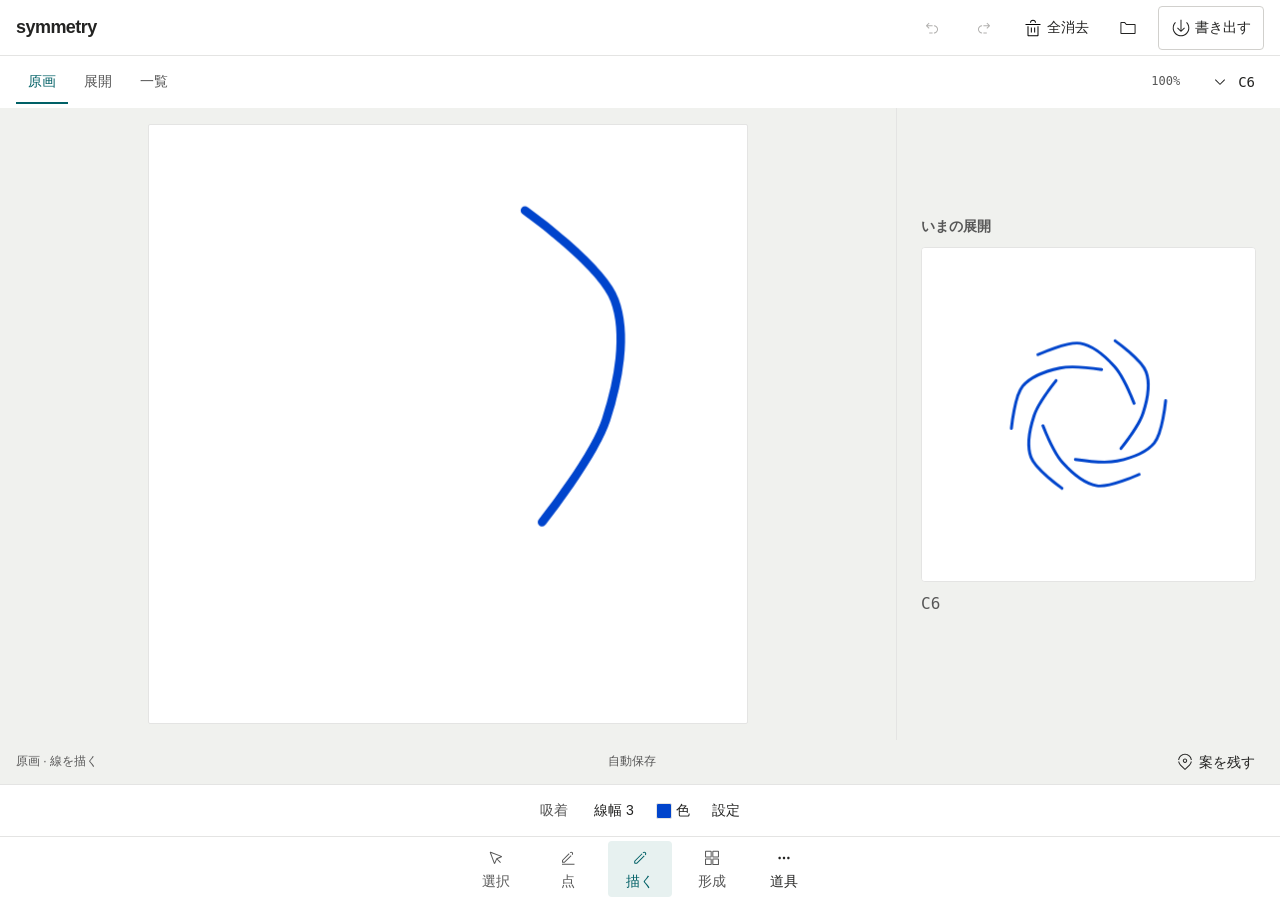
==== commit 9f15136e: "deploy 2026-10-10-1923" ====
--- a/index.html
+++ b/index.html
@@ -2,6 +2,7 @@
 <html lang="ja">
 <head>
 <meta charset="utf-8">
+<!-- studio-gate: off 非kit完成品・スマホ作業面のため -->
 <meta name="viewport" content="width=device-width,initial-scale=1,viewport-fit=cover">
 <!-- スマホでホーム画面に追加したとき、アプリのように全画面で開く -->
 <meta name="apple-mobile-web-app-capable" content="yes">
@@ -9,6 +10,8 @@
 <meta name="apple-mobile-web-app-title" content="symmetry">
 <meta name="mobile-web-app-capable" content="yes">
 <meta name="theme-color" content="#ffffff">
+<!-- 006_ツールの規格 §6: UIの型を画面自身が宣言する（lint.py が読む） -->
+<meta name="studio-spec" content="type:描いて増やす">
 <link rel="manifest" href="manifest.webmanifest">
 <link rel="apple-touch-icon" href="icons/apple-touch-icon.png">
 <link rel="icon" type="image/svg+xml" href="assets/symbol.svg">
@@ -153,6 +156,10 @@
 /* アプリバーの操作（戻す・やり直す・全消去）。狭い画面ほど重要になるので常設する */
 .barAct{ height:var(--control-height-sm); padding:0 var(--space-3); flex:none; }
 .barAct:disabled{ color:var(--color-text-disabled); }
+.barExport{ display:inline-flex; align-items:center; gap:6px; }
+.barExportTgt{ font:var(--font-weight-regular) var(--font-size-xs)/1 var(--font-sans); color:var(--color-text-secondary); white-space:nowrap; }
+body.mode-live .barExport{ display:none; }   /* ライブ=遊ぶモードでは書き出しを隠す（既存方針） */
+.barAct.btn-danger{ margin-left:12px; }
 
 /* =========================================================
    3. layout（左：作業パネル / 右：展開。左揃え・中央寄せしない）
@@ -344,6 +351,33 @@
   background:var(--color-action-primary);
 }
 input[type=range]:focus-visible{ outline:2px solid var(--color-focus-ring); outline-offset:var(--focus-ring-offset); }
+
+/* 数値入力（006_ツールの規格 §5）: スライダーと双方向に同期し、直接入力・矢印キーでも動かせる。
+   値が変わっても桁で行が揺れないよう等幅＋tabular-nums */
+.numwrap{ display:inline-flex; align-items:center; gap:2px; }
+.num{
+  width:56px; height:var(--control-height-tool); text-align:right;
+  border:var(--border-width-default) solid var(--color-border-primary); border-radius:var(--radius-sm);
+  background:var(--color-surface-primary); color:var(--color-text-primary);
+  font:var(--font-weight-regular) var(--font-size-sm)/1 var(--font-mono);
+  font-variant-numeric:tabular-nums; padding:0 var(--space-1);
+}
+.num:focus-visible{ outline:2px solid var(--color-focus-ring); outline-offset:var(--focus-ring-offset); }
+.unit{ font-size:var(--font-size-xs); color:var(--color-text-muted); }
+/* ラベルは左右ドラッグで増減・ダブルクリックで既定値（135の行部品と同じ作法） */
+.plbl.drag{ cursor:ew-resize; user-select:none; }
+
+/* 出自（006_ツールの規格 §1〜§2）: メモは封筒とキャプションの両方に入る */
+#memo{
+  width:170px; height:var(--control-height-tool);
+  border:var(--border-width-default) solid var(--color-border-primary); border-radius:var(--radius-sm);
+  background:var(--color-surface-primary); color:var(--color-text-primary);
+  font:var(--font-weight-regular) var(--font-size-sm)/1 var(--font-sans); padding:0 var(--space-2);
+}
+#memo:focus-visible{ outline:2px solid var(--color-focus-ring); outline-offset:var(--focus-ring-offset); }
+.capbox{ display:inline-flex; align-items:center; gap:var(--space-1); cursor:pointer;
+  font-size:var(--font-size-sm); color:var(--color-text-secondary); }
+.capbox input{ accent-color:var(--color-accent); width:15px; height:15px; margin:0; }
 input[type=color]{
   -webkit-appearance:none; appearance:none;
   width:32px; height:var(--control-height-tool); padding:0;
@@ -479,6 +513,7 @@
   body.mode-live #results{ display:block; order:2; }
   body.mode-live #live{ order:1; }
   body.mode-live .exportRow{ display:block; }
+  body.mode-live .barExport{ display:inline-flex; }
 }
 
 /* =========================================================
@@ -557,6 +592,7 @@
   #cheat{ left:var(--space-3); right:var(--space-3); bottom:var(--space-3); width:auto; }
 }
 </style>
+<link rel="stylesheet" href="workbench.css">
 </head>
 <body>
 
@@ -582,6 +618,10 @@
   <span class="spacer"></span>
   <!-- 取り消しと全消去は「手が届く場所」に置く。左パネルの最下部（1400px下）では実質存在しないのと同じで、
        とくにスマホでは唯一の窓口になる。アプリバーは sticky なのでスクロールしても追従する -->
+  <span class="barExport" id="barExport">
+    <button id="barSvg" class="btn-2nd" title="いま見ている一覧／編集中の展開を SVG で書き出す（左パネルの「記録・書き出し」と同じ）">SVGを書き出し</button>
+    <span class="barExportTgt" id="barExportTgt" aria-live="polite"></span>
+  </span>
   <button id="barUndo" class="barAct" title="ひとつ戻す（⌘Z）">戻す</button>
   <button id="barRedo" class="barAct" title="やり直す（⌘⇧Z）">やり直す</button>
   <button id="barClear" class="barAct btn-danger" title="ぜんぶ消す（⌘Zで戻せます）">全消去</button>
@@ -600,7 +640,7 @@
 
       <!-- ============ 描く（起動時は開いている） ============ -->
       <details class="grp" id="grpDraw" open>
-        <summary class="grpHd">描く</summary>
+        <summary class="grpHd">描画</summary>
         <!-- 道具箱は一塊で読むものなのでラベル列を持たない（全幅なら3行→2行に収まる） -->
         <div class="prow full">
           <div class="pbody">
@@ -640,6 +680,8 @@
                   <div class="pbody">
                     <input type="range" id="tidyRange" min="0" max="16" step="0.5" value="0"
                            title="手描き線をシンプルなパスに整える（raw座標は変えない）">
+                    <span class="numwrap"><input class="num" id="tidyNum" type="text" inputmode="decimal"
+                           aria-label="整え" title="直接入力できる（Enterで確定）。↑↓で0.5ずつ・⇧↑↓で5ずつ"><span class="unit">px</span></span>
                   </div>
                 </div>
               </div>
@@ -717,8 +759,8 @@
           <span class="plbl"></span>
           <div class="pbody">
             <button id="objDup">複製<span class="key">⌘D</span></button>
-            <button id="objFront">前面<span class="key">]</span></button>
-            <button id="objBack">背面<span class="key">[</span></button>
+            <button id="objFront" title="選択を最前面へ（⇧⌘] または ⇧]）。1段階だけ前面へは ⌘] または ]">最前面<span class="key">⇧]</span></button>
+            <button id="objBack" title="選択を最背面へ（⇧⌘[ または ⇧[）。1段階だけ背面へは ⌘[ または [">最背面<span class="key">⇧[</span></button>
             <button class="tg" id="objStill">静止</button>
             <button id="objDone">選択を解除</button>
             <button id="objDel" class="btn-danger">削除</button>
@@ -742,19 +784,19 @@
               </div>
             </details>
             <details class="sub" id="subPath">
-              <summary>パスを編む</summary>
+              <summary>パス</summary>
               <div class="subBody">
                 <button id="objSwap">塗り⇄線<span class="key">⇧X</span></button>
                 <button id="objSmooth">なめらかに</button>
                 <button id="objSpline" title="点を制御点として扱い、曲線が点を通らなくなる（角が丸まり、動かしても暴れない）">Bスプライン</button>
-                <button id="objThin">間引く</button>
+                <button id="objThin">単純化</button>
                 <button id="objClose">パスを閉じる</button>
-                <button id="objJoin">つなぐ<span class="key">⌘J</span></button>
-                <button id="objCut">アンカーで切る<span class="key">⌘⇧K</span></button>
+                <button id="objJoin">連結<span class="key">⌘J</span></button>
+                <button id="objCut">パスの分割<span class="key">⌘⇧K</span></button>
               </div>
             </details>
             <details class="sub" id="subBool">
-              <summary>重なりを演算する</summary>
+              <summary>パスファインダー</summary>
               <div class="subBody">
                 <button id="opUnite">合体</button>
                 <button id="opMinus">型抜き</button>
@@ -763,7 +805,7 @@
               </div>
             </details>
             <details class="sub" id="subOffset">
-              <summary>輪郭をずらす</summary>
+              <summary>パスのオフセット</summary>
               <div class="subBody">
                 <button class="tg on" id="ofOut">外へ</button>
                 <button class="tg" id="ofIn">内へ</button>
@@ -783,11 +825,15 @@
         <summary class="grpHd">展開</summary>
         <div class="prow" id="paramRow">
           <span class="plbl">セル</span>
-          <div class="pbody"><input type="range" id="cellRange" min="48" max="120" step="4" value="72"></div>
+          <div class="pbody"><input type="range" id="cellRange" min="48" max="120" step="4" value="72"><span
+            class="numwrap"><input class="num" id="cellNum" type="text" inputmode="decimal" aria-label="セル"
+            title="直接入力できる（Enterで確定）。↑↓で4ずつ・⇧↑↓で40ずつ"><span class="unit">px</span></span></div>
         </div>
         <div class="prow">
           <span class="plbl">断片</span>
-          <div class="pbody"><input type="range" id="scaleRange" min="0.35" max="1" step="0.05" value="0.65"></div>
+          <div class="pbody"><input type="range" id="scaleRange" min="0.35" max="1" step="0.05" value="0.65"><span
+            class="numwrap"><input class="num" id="scaleNum" type="text" inputmode="decimal" aria-label="断片"
+            title="直接入力できる（Enterで確定）。↑↓で0.05ずつ・⇧↑↓で0.5ずつ"><span class="unit">×</span></span></div>
         </div>
         <div class="prow">
           <span class="plbl">ガイド</span>
@@ -801,21 +847,21 @@
         <div class="prow">
           <span class="plbl">中心</span>
           <div class="pbody">
-            <button class="tg" id="tAxis">回転中心を置く</button>
+            <button class="tg" id="tAxis">回転の中心</button>
           </div>
         </div>
         <div class="prow">
           <span class="plbl">重なり</span>
           <div class="pbody">
             <button class="tg" id="ovEach">そのまま</button>
-            <button class="tg" id="ovMerge">重なりを埋める</button>
+            <button class="tg" id="ovMerge">結合</button>
             <button class="tg" id="ovPunch">重なりを穴に</button>
           </div>
         </div>
         <div class="prow">
           <span class="plbl">連動</span>
           <div class="pbody">
-            <button id="flattenExp">対称を解いて実体にする</button>
+            <button id="flattenExp">アピアランスの分割</button>
             <span class="lbl">形成した結果はそのまま書き出せます。ここを押すのは「手で1つずつ触りたい」ときだけ</span>
           </div>
         </div>
@@ -835,10 +881,10 @@
         <div class="prow">
           <span class="plbl">読み書き</span>
           <div class="pbody">
-            <label class="btn" for="file">画像・SVGを読む</label>
+            <label class="btn" for="file">配置</label>
             <input id="file" type="file" accept="image/*,.svg,image/svg+xml">
             <button id="jsonOut">保存</button>
-            <label class="btn" for="jsonIn">読み込む</label>
+            <label class="btn" for="jsonIn">開く</label>
             <input id="jsonIn" type="file" accept="application/json,.json">
           </div>
         </div>
@@ -850,6 +896,16 @@
               <button id="saveSvg" class="btn-2nd">SVG</button>
               <button id="savePng" class="btn-2nd">PNG</button>
               <button id="copySvg">コードをコピー</button>
+            </div>
+          </div>
+          <div class="prow">
+            <span class="plbl">出自</span>
+            <div class="pbody">
+              <input id="memo" type="text" placeholder="メモ（書き出しに入る）" aria-label="メモ">
+              <label class="capbox" title="図版の下端の外側に ツール名・設定値・メモ の帯を足す（図版の大きさは変わらない）">
+                <input type="checkbox" id="cap"><span>キャプション</span>
+              </label>
+              <span class="lbl">SVGには出自（ツール・群・設定・日時・メモ）が常に入る。キャプションはそれを目に見える帯にする</span>
             </div>
           </div>
           <div class="prow">
@@ -895,7 +951,7 @@
       <canvas id="cgPreview"></canvas>
       <div class="tools">
         <button id="cgSave" class="btn-2nd">保存</button>
-        <button id="cgCancel">やめる</button>
+        <button id="cgCancel">取消</button>
         <span class="lbl" id="cgInfo"></span>
       </div>
       <div class="hint">回転n・鏡映（軸の角度）・映進（軸の角度＋距離d）・並進（方向＋距離d）を足すと、組み合わせで生まれる全操作（閉包）を自動展開します。回転の「中心」を軸からずらすと、合成が並進になってロゼットが帯や格子に育ちます。dはスワッチ辺との比。保存後は他の群と同じ扱い（選択・ライブ・SVG/PNG・中心の追従）。発散する組も上限600で打ち切って見られます。</div>
@@ -939,7 +995,7 @@
       <span class="lbl">表示</span>
       <button class="tg" id="anOne">1コピー</button>
       <button class="tg" id="anAll">すべて</button>
-      <button class="tg" id="anOff">隠す</button>
+      <button class="tg" id="anOff">非表示</button>
     </div>
     <div class="tools etOpt" id="etOptShape">
       <span class="etHow">クリック＝その領域を1つの形に　⌥＋クリック＝けずる（線の上なら<b>その線だけ消す</b>）　なぞる＝まとめて</span>
@@ -974,11 +1030,11 @@
 
 重なり（展開の後処理・いつでも戻せる）
 　そのまま = コピーごとに描く（重なりの線が見える）
-　重なりを埋める = 重なった部分が埋まって1つの輪郭に見える / 重なりを穴に = 重なった領域が穴になる
-　※ editbar の「合体」（重なりを演算する）とは別物。あちらはパスそのものを1つにする不可逆な操作
+　結合 = 重なった部分が埋まって1つの輪郭に見える / 重なりを穴に = 重なった領域が穴になる
+　※ editbar の「合体」（パスファインダー）とは別物。あちらはパスそのものを1つにする不可逆な操作
 　※ モチーフには触れないので、対称の連動もアンカー編集もそのまま。トグルで即座に行き来できる
 　※ 線（塗りなし）は「面」ではないので重なりを解釈できない。「輪郭」で面に変えてから使う
-対称を解いて実体にする = 展開された全コピーを実体のオブジェクトに焼き込む（対称の連動は解ける・⌘Zで戻る）。
+アピアランスの分割 = 展開された全コピーを実体のオブジェクトに焼き込む（対称の連動は解ける・⌘Zで戻る）。
 　形成した結果はこれを押さなくてもSVG・PNG・スワッチにそのまま出るので、押すのは「手で1つずつ触りたい」ときだけ。
 　その後は 合体／面に分割／削除 で自由に手を入れられる
 
@@ -991,7 +1047,7 @@
 　■ アンカー A = アンカーをドラッグ=対称位置が全部連動（どのコピーを掴んでもOK）
 　　線の上をダブルクリック=アンカー追加 / アンカーをダブルクリック=角⇄なめらか（丸=なめらか・四角=角）/ delete=削除
 　　図形・手描きは掴んだ瞬間にパス化（手描きは滑らかさを保ったまま疎なアンカーになる・細かさは整えに追従）
-　　アンカー表示: 1コピー（既定）/ すべて / 隠す。「隠す」は形だけ見るモード（掴めない）
+　　アンカー表示: 1コピー（既定）/ すべて / 非表示。「非表示」は形だけ見るモード（掴めない）
 　■ 形成 ⇧M = イラレのシェイプ形成ツール。重なりでできた領域を選んで扱う
 　　⇧M はトグル。もう一度押すと直前のツール（選択/アンカー）に戻る＝一時的に持ち替える道具として使える
 　　クリック=その領域を1つの形にする（囲まれた面が塗られる）/ ⌥+クリック=けずる（紙色の穴になる）
@@ -1010,20 +1066,21 @@
 変形: 角をドラッグ=拡大縮小（shift=等比）/ 角の少し外側をドラッグ=回転（shift=15°刻み）/ 辺=一方向に伸縮
 　　　R=15°回転（shift+R=逆回転）/ S=拡大（shift+S=縮小）/ 矢印=移動（shift=10px）
 複製: ⌘D・複製ボタン・option+ドラッグ / ⌘C ⌘X ⌘V=オブジェクトのコピー・カット・ペースト
-重ね順: 前面/背面（] [ または ⌘] ⌘[）。後ろに描いたものほど前面
+重ね順: ⌘] ⌘[ = 1段階だけ前面へ/背面へ（] [ も同じ）/ ⇧⌘] ⇧⌘[ = 最前面へ/最背面へ（⇧] ⇧[ も同じ）。後ろに描いたものほど前面
+　　　複数選択のときは、選んだもの同士の順番を保ったまま、選んでいないものを1つ跨ぐ（イラレと同じ）
 静止 = そのitemを対称展開から外して「地」にする（展開の背後に1回だけ出る。もう一度押すと戻る）
 
-パスを編む
+パス
 　塗り⇄線 ⇧X = 塗りと線を入れ替え（イラレのX相当）
 　なめらかに = 選択パスの全アンカーをスムース点に（もう一度押すと角に戻る）
-　パスを閉じる / つなぐ ⌘J = 開いた線を閉じる / 選んだ2本の開いた線を最短の端点でつなぐ（近ければ1点に融合）
-　アンカーで切る ⌘⇧K = 編集モードで選んだアンカーでパスを分割（閉パスはそこで開く）
-
-重なりを演算する（対象は閉じた図形。手描き線・開いた線・画像は対象外）
+　パスを閉じる / 連結 ⌘J = 開いた線を閉じる / 選んだ2本の開いた線を最短の端点でつなぐ（近ければ1点に融合）
+　パスの分割 ⌘⇧K = 編集モードで選んだアンカーでパスを分割（閉パスはそこで開く）
+
+パスファインダー（対象は閉じた図形。手描き線・開いた線・画像は対象外）
 　合体=最前面のスタイルを継承 / 型抜き=最背面から前面を引く / 交差=共通部分だけ残す
 　面に分割 = 重なりを最小の面に切り分ける（切りたい線を一緒に選ぶと線でも割れる）。不要な面は選んで削除
 
-輪郭をずらす = パスのオフセット（角はマイター）。閉じた図形は内外へ平行に / 開いた線は輪郭化して面になる（細らせすぎると消える）
+パスのオフセット（角はマイター）。閉じた図形は内外へ平行に / 開いた線は輪郭化して面になる（細らせすぎると消える）
 
 スタイル: 選択中は選択だけに効く。次に描くものの既定を変えるには選択を外してから（Esc）
 塗り=紙 は白抜き（前面が背後を隠す）。透明PNGでは本物の穴になる / SVGでは白いオブジェクト（イラレのパスファインダで抜ける）
@@ -1032,7 +1089,7 @@
 吸着: 移動中のオブジェクトは 他の形・パッドの端/中心・回転中心 に整列（点線ガイド／ドラッグ中にshiftで一時オフ）
 　描画中は 既存オブジェクトの アンカー→中点→輪郭（エッジ）の順に吸く。それが無ければガイド（格子の交点 / 同心円×15°）
 　編集モードでは 対称要素にも吸く: アンカー→回転中心→中点→鏡映軸→輪郭（他のコピー・対応点も対象）
-回転中心を置く = パッドをタップで中心を移動（再タップで戻す）・画像/SVG読込は⌘V貼り付けも可（写真は暗い線を拾う）
+回転の中心 = パッドをタップで中心を移動（再タップで戻す）・画像/SVG読込は⌘V貼り付けも可（写真は暗い線を拾う）
 ギャラリーへ投稿 = 選択スワッチを公開ギャラリーへ（初回はGitHubトークン）</div>
 
 <script src="js/geom.js"></script>
@@ -1042,6 +1099,7 @@
 <script src="js/export.js"></script>
 <script src="js/svgimport.js"></script>
 <script src="js/app.js"></script>
+<script src="js/workbench.js"></script>
 
 </body>
 </html>
--- a/workbench.css
+++ b/workbench.css
@@ -0,0 +1,146 @@
+/* symmetry専用作業面。共通規格の色・余白・操作契約を継承し、スマホを正式対象にする。 */
+:root {
+  --color-accent:#006066; --color-accent-subtle:#e7f1f0; --color-focus-ring:#006066;
+  --color-text-muted:#626762; --font-sans:"Noto Sans JP",-apple-system,BlinkMacSystemFont,sans-serif;
+  --font-mono:ui-monospace,"SFMono-Regular",Menlo,monospace;
+  --wb-stage:#f0f1ee; --wb-header:56px; --wb-nav:52px; --wb-context:52px; --wb-dock:64px;
+  --wb-line:1px solid var(--color-border-secondary); --wb-dialog-width:460px;
+  --wb-control:44px; --wb-icon:20px; --wb-view-height:100dvh;
+}
+html:has(body.workbench),body.workbench {width:100%;height:100%;overflow:hidden;}
+body.workbench {height:var(--wb-view-height);display:grid;grid-template-rows:var(--wb-header) var(--wb-nav) minmax(0,1fr) auto var(--wb-context) calc(var(--wb-dock) + env(safe-area-inset-bottom));background:var(--wb-stage);}
+.workbench [hidden] {display:none!important;}
+.workbench button,.workbench label.btn,.workbench a.btn {min-width:var(--wb-control);height:var(--wb-control);font-size:var(--font-size-md);font-weight:500;}
+.workbench button svg {width:var(--wb-icon);height:var(--wb-icon);flex:none;}
+.workbench button:focus-visible {outline:2px solid var(--color-focus-ring);outline-offset:-2px;}
+.wb-header {display:flex;align-items:center;gap:var(--space-2);padding:0 var(--space-4);background:var(--color-background);border-bottom:var(--wb-line);}
+.wb-wordmark {font-size:var(--font-size-lg);font-weight:600;letter-spacing:-.03em;margin-right:auto;}
+.wb-icon-button {padding:0!important;}
+.wb-export {border-color:var(--color-border-primary);padding:0 var(--space-3)!important;}
+.wb-header #barRedo {display:inline-flex;}
+.wb-header .barAct {margin:0;}
+.wb-header .wb-clear {display:inline-flex;gap:var(--space-1);padding:0 var(--space-2)!important;color:var(--color-text-primary);border-color:transparent;background:transparent;}
+.wb-nav {display:flex;align-items:center;justify-content:space-between;gap:var(--space-3);padding:0 var(--space-4);background:var(--color-background);}
+.workbench #modebar {background:transparent;gap:var(--space-1);padding:0;}
+.workbench #modebar button {font-size:var(--font-size-md);height:var(--wb-control);padding:0 var(--space-3);border-radius:0;border-bottom:2px solid transparent;}
+.workbench #modebar button.on {box-shadow:none;color:var(--color-accent);background:transparent;border-bottom-color:var(--color-accent);}
+#wbRule {font-family:var(--font-mono);gap:var(--space-2);}
+#wbArt {min-width:0;min-height:0;display:flex;align-items:stretch;overflow:hidden;position:relative;}
+.workbench #layout {display:contents;padding:0;}
+.workbench #padCol {position:static;width:auto;max-height:none;min-width:0;padding:0;overflow:hidden;flex:1;display:none;}
+.workbench .padStick {position:static;display:flex;width:100%;height:100%;align-items:center;justify-content:center;padding:var(--space-4);background:transparent;}
+.workbench #pad {width:var(--wb-pad,280px);height:var(--wb-pad,280px);max-width:100%;border:var(--wb-line);border-radius:var(--radius-xs);}
+body.workbench #edit {display:none;position:static;min-width:0;height:100%;width:100%;padding:var(--space-4);align-items:center;justify-content:center;background:transparent;border:0;}
+.workbench #editCv {max-width:100%;flex:none;border:var(--wb-line);border-radius:var(--radius-xs);}
+.workbench.mode-live #padCol {display:block;}
+.workbench.mode-edit #edit {display:flex;}
+.workbench #live {display:none;}
+@media(min-width:1000px) {
+  .workbench.mode-live #live {display:flex;flex:0 0 30%;border-left:var(--wb-line);flex-direction:column;padding:var(--space-6);justify-content:center;overflow:hidden;}
+  .workbench #live>.grpTitle {font-size:var(--font-size-md);color:var(--color-text-secondary);}
+  .workbench #livePanel {display:block;}
+  .workbench #livePanel canvas {width:100%!important;height:auto;}
+  .workbench #livePanel .lb {font-size:var(--font-size-base);margin-top:var(--space-3);}
+}
+.workbench #results {display:none;margin:0;width:100%;height:100%;overflow-y:auto;overscroll-behavior:contain;padding:var(--space-5);}
+.workbench.mode-grid #results {display:block;}
+.workbench #results .row {display:grid;grid-template-columns:repeat(auto-fill,minmax(150px,1fr));gap:var(--space-5);margin-bottom:var(--space-8);}
+.workbench .sw canvas {width:100%;height:auto;}
+.workbench .sw .lb {font-size:var(--font-size-md);padding:var(--space-2) 0;}
+.workbench .grpTitle {font-size:var(--font-size-md);color:var(--color-text-secondary);}
+#wbStatus {display:flex;min-height:var(--space-6);align-items:center;justify-content:space-between;padding:0 var(--space-4);gap:var(--space-2);font-size:var(--font-size-sm);color:var(--color-text-secondary);}
+#wbTarget {overflow:hidden;text-overflow:ellipsis;white-space:nowrap;}
+#wbContext {background:var(--color-background);border-top:var(--wb-line);display:flex;align-items:center;justify-content:center;gap:var(--space-2);padding:var(--space-1) var(--space-3);min-width:0;}
+#wbContext>div {display:flex;align-items:center;gap:var(--space-1);}
+#wbContext input[type=color] {width:var(--wb-control);height:var(--wb-control);border:0;background:transparent;padding:var(--space-2);}
+#wbContext #penbar {padding:0;border:0;}
+#wbContext #penbar .grpHd,#wbContext #penbar .plbl {display:none;}
+#wbContext #penbar .prow {display:block;}
+#wbDock {background:var(--color-background);display:flex;justify-content:center;align-items:flex-start;padding:var(--space-1) var(--space-3) env(safe-area-inset-bottom);border-top:var(--wb-line);gap:var(--space-2);}
+#wbDock>button {height:calc(var(--wb-dock) - var(--space-2));min-width:64px;flex-direction:column;gap:var(--space-1);padding:var(--space-1) var(--space-3);border-radius:var(--radius-sm);}
+#wbDock>button.on {color:var(--color-accent);background:var(--color-accent-subtle);}
+#wbDock .key {display:none;}
+#wbMessage {position:fixed;z-index:60;left:50%;transform:translateX(-50%);bottom:calc(var(--wb-dock) + var(--wb-context) + var(--space-8));width:min(90%,480px);padding:var(--space-3) var(--space-4);background:var(--color-text-primary);color:white;display:flex;gap:var(--space-3);align-items:center;border-radius:var(--radius-sm);box-shadow:var(--shadow-floating);font-size:var(--font-size-md);}
+#wbMessage button {color:white;margin-left:auto;flex:none;}
+.workbench dialog {padding:0;border:var(--wb-line);border-radius:var(--radius-sm);width:min(calc(100% - 32px),var(--wb-dialog-width));max-height:calc(var(--wb-view-height) - 40px);background:var(--color-background);color:var(--color-text-primary);box-shadow:var(--shadow-floating);}
+.workbench dialog::backdrop {background:var(--color-overlay);}
+.wb-sheet-header {display:flex;align-items:center;gap:var(--space-2);padding:var(--space-2) var(--space-4);border-bottom:var(--wb-line);}
+.wb-sheet-header h2 {font-size:var(--font-size-base);margin:0;flex:1;font-weight:600;}
+#wbSheetBody {padding:var(--space-4);overflow-y:auto;max-height:calc(var(--wb-view-height) - 120px);}
+.wb-page {display:none;}
+.wb-page.active {display:block;}
+.wb-page>.grp {display:block!important;padding:0;border:0;}
+.wb-page>.grp>summary {display:none;}
+.wb-page .grpHd,.wb-page .plbl,.wb-page .lbl {font-size:var(--font-size-md);color:var(--color-text-secondary);}
+.wb-page .prow {grid-template-columns:1fr;margin:0 0 var(--space-3);}
+.wb-page .plbl {padding:0;margin-bottom:var(--space-1);}
+.wb-page .sub {width:100%;}
+.wb-page summary {min-height:var(--wb-control);font-size:var(--font-size-md);}
+.wb-page .subBody {padding:var(--space-2) 0;}
+.wb-page .hint {font-size:var(--font-size-md);line-height:1.6;}
+.wb-page .num,.wb-page input[type=text],.wb-page select {height:var(--wb-control);font-size:var(--font-size-base);}
+.wb-page #grpIO>.prow:first-of-type {display:none;}
+.wb-page #grpIO .exportRow {display:block;}
+.wb-page .btn-danger {color:var(--color-negative);}
+.wb-page #grpStyle>.prow:first-of-type .pbody {display:grid;grid-template-columns:repeat(4,1fr);}
+.wb-page #grpStyle>.prow:first-of-type .pbody>.lbl:nth-of-type(2) {grid-column:1;}
+.wb-page #wChips,.wb-page #aChips,.wb-page #rChips {display:flex;gap:var(--space-1);}
+.wb-page #wChips>button {flex:1;min-width:44px;}
+.wb-page #grpDraw>.prow:first-of-type>.pbody {display:grid;grid-template-columns:repeat(3,1fr);}
+.wb-tabs {display:flex;gap:var(--space-2);margin-bottom:var(--space-3);}
+.wb-tabs button[aria-pressed=true] {background:var(--color-accent-subtle);color:var(--color-accent);}
+.wb-actions {display:flex;gap:var(--space-2);flex-wrap:wrap;}
+.wb-note {color:var(--color-text-secondary);font-size:var(--font-size-md);line-height:1.6;}
+.wb-rule-grid {display:grid;grid-template-columns:repeat(4,1fr);gap:var(--space-2);}
+.wb-rule-grid button[aria-pressed=true] {background:var(--color-accent-subtle);color:var(--color-accent);}
+.wb-pins {display:grid;grid-template-columns:repeat(2,minmax(0,1fr));gap:var(--space-4);}
+.wb-pin {min-width:0;border-bottom:var(--wb-line);padding-bottom:var(--space-3);}
+.wb-pin img {width:100%;height:auto;background:var(--wb-stage);border:var(--wb-line);}
+.wb-pin p {margin:var(--space-2) 0;font-size:var(--font-size-md);}
+.wb-pin button {font-size:var(--font-size-md);}
+#wbSheet[data-page=pins] {--wb-dialog-width:720px;}
+.wb-file-actions {display:grid;grid-template-columns:1fr 1fr;gap:var(--space-2);}
+@media(max-width:699px) {
+  .wb-header {padding:0 var(--space-3);gap:var(--space-1);}
+  .wb-header .wb-export svg {display:none;}
+  .wb-wordmark {display:none;}
+  .wb-header .wb-clear {margin-left:auto;}
+  .wb-header .wb-clear span {font-size:var(--font-size-sm);}
+  .wb-nav {padding:0 var(--space-2);gap:0;}
+  .workbench #modebar button {padding:0 var(--space-2);}
+  #wbRule {padding:0 var(--space-2);}
+  #wbDock {gap:var(--space-1);padding-left:var(--space-2);padding-right:var(--space-2);}
+  #wbDock>button {min-width:0;flex:1;padding:var(--space-1);}
+  #wbContext {gap:var(--space-1);padding-left:var(--space-2);padding-right:var(--space-2);justify-content:space-between;}
+  #wbContext button {padding:0 var(--space-2);}
+  .workbench dialog {position:fixed;inset:auto 0 0;margin:0;width:100%;max-width:none;max-height:calc(var(--wb-view-height) - 56px);border-radius:var(--radius-lg) var(--radius-lg) 0 0;padding-bottom:env(safe-area-inset-bottom);}
+  #wbSheetBody {max-height:calc(var(--wb-view-height) - 136px);}
+  .workbench #results {padding:var(--space-4);}
+  .workbench #results .row {grid-template-columns:repeat(2,minmax(0,1fr));gap:var(--space-4);}
+  .workbench #live {display:none!important;}
+  .workbench #padCol {flex:1;}
+  .wb-page .key {display:none;}
+}
+@media(max-height:500px) and (min-width:600px) {
+  :root {--wb-header:48px;--wb-nav:48px;--wb-context:48px;--wb-dock:52px;}
+  body.workbench {grid-template-columns:minmax(0,1fr) 76px;grid-template-rows:var(--wb-header) var(--wb-nav) minmax(0,1fr) auto var(--wb-context);}
+  .wb-header,.wb-nav,#wbStatus,#wbContext {grid-column:1;}
+  #wbArt {grid-column:1;grid-row:3;}
+  #wbDock {grid-column:2;grid-row:1/-1;flex-direction:column;padding:var(--space-1);gap:0;border-left:var(--wb-line);}
+  #wbDock>button {flex:1;min-height:44px;width:100%;}
+  #wbDock>button svg {display:none;}
+  .workbench .padStick,body.workbench #edit {padding:var(--space-2);}
+}
+/* 旧3カラム規則をこの作業面では使わない。 */
+.workbench.mode-live #results,.workbench.mode-edit #results {display:none;}
+.workbench.mode-live #live {order:1;}
+.workbench #wbStatus #wbPin {font-size:var(--font-size-md);}
+.workbench .wb-page #etSnapWrap {display:block;}
+.workbench .wb-page .wb-edit-detail.etOpt {display:none;}
+.wb-ink {display:inline-block;width:16px;height:16px;border:var(--wb-line);border-radius:var(--radius-xs);background:var(--wb-ink);}
+#wbForm button[aria-pressed=true] {color:var(--color-accent);background:var(--color-accent-subtle);}
+.workbench .wb-page [hidden] {display:none!important;}
+#wbFeedback {margin:var(--space-3) var(--space-4) 0;padding:var(--space-3);background:var(--color-accent-subtle);font-size:var(--font-size-md);line-height:var(--line-height-body);}
+#wbZoom {margin-left:auto;font-family:var(--font-mono);font-size:var(--font-size-sm);color:var(--color-text-secondary);}
+.workbench #pad,.workbench #editCv {transform-origin:center;}
+@media(max-width:699px){#wbZoom {padding:0 var(--space-1);}}
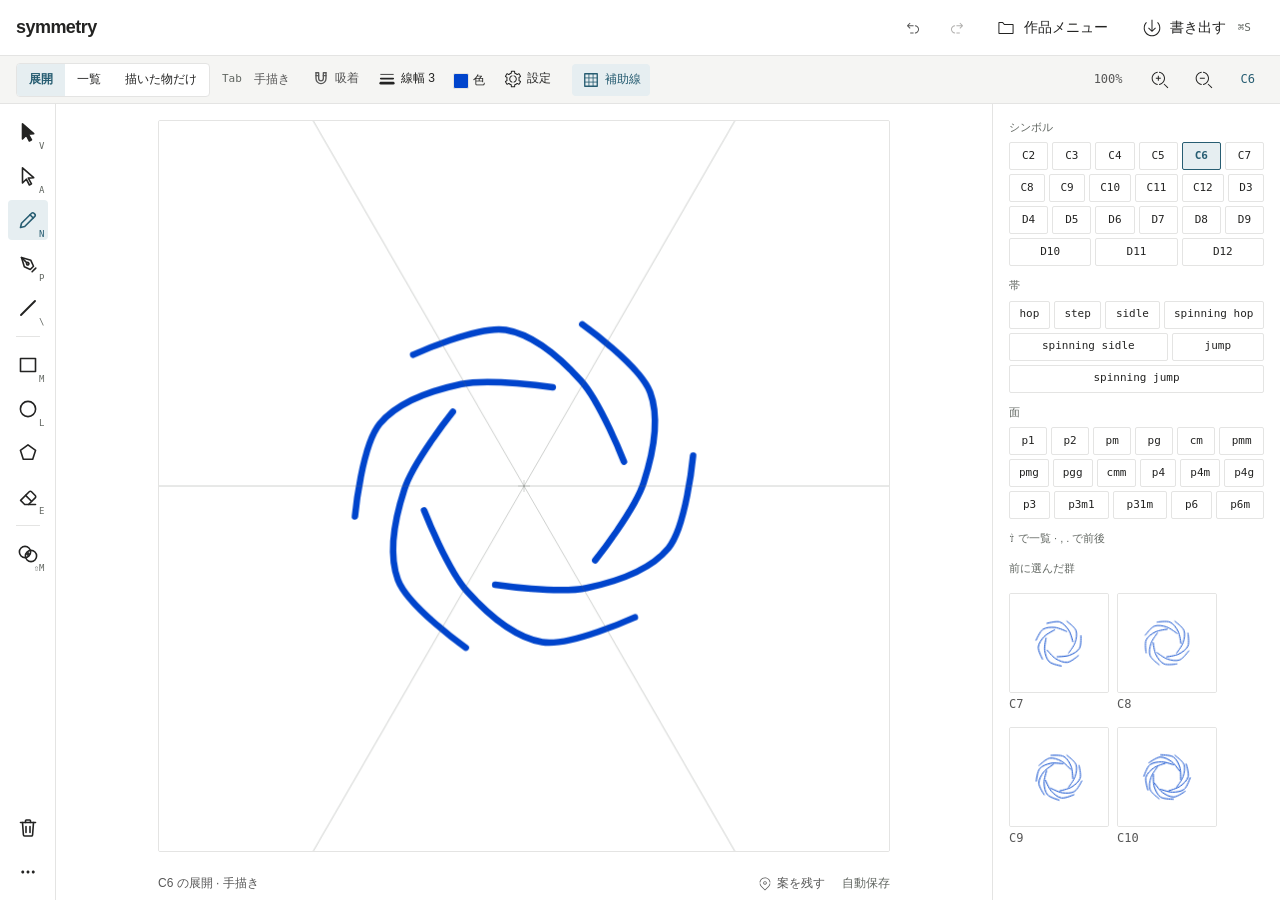
==== commit b9a13abc: "deploy 2026-10-28-0102" ====
--- a/index.html
+++ b/index.html
@@ -649,7 +649,7 @@
             <button class="tg" id="tForm">形成<span class="key">⇧M</span></button>
             <button class="tg" id="tFree">手描き<span class="key">N</span></button>
             <button class="tg" id="tPen">ペン<span class="key">P</span></button>
-            <button class="tg" id="tLine">直線</button>
+            <button class="tg" id="tLine">直線<span class="key">\</span></button>
             <button class="tg" id="tRect">矩形<span class="key">M</span></button>
             <button class="tg" id="tEllipse">円<span class="key">L</span></button>
             <button class="tg" id="tPoly">多角形</button>
@@ -825,13 +825,13 @@
         <summary class="grpHd">展開</summary>
         <div class="prow" id="paramRow">
           <span class="plbl">セル</span>
-          <div class="pbody"><input type="range" id="cellRange" min="48" max="120" step="4" value="72"><span
+          <div class="pbody"><input type="range" id="cellRange" min="48" max="300" step="4" value="72"><span
             class="numwrap"><input class="num" id="cellNum" type="text" inputmode="decimal" aria-label="セル"
             title="直接入力できる（Enterで確定）。↑↓で4ずつ・⇧↑↓で40ずつ"><span class="unit">px</span></span></div>
         </div>
         <div class="prow">
           <span class="plbl">断片</span>
-          <div class="pbody"><input type="range" id="scaleRange" min="0.35" max="1" step="0.05" value="0.65"><span
+          <div class="pbody"><input type="range" id="scaleRange" min="0.1" max="2" step="0.05" value="0.65"><span
             class="numwrap"><input class="num" id="scaleNum" type="text" inputmode="decimal" aria-label="断片"
             title="直接入力できる（Enterで確定）。↑↓で0.05ずつ・⇧↑↓で0.5ずつ"><span class="unit">×</span></span></div>
         </div>
@@ -1009,12 +1009,13 @@
         <div class="tools">
           <button class="tg" id="snAnchor">アンカー</button>
           <button class="tg" id="snCross">交点</button>
+          <button class="tg" id="snLattice">格子</button>
           <button class="tg" id="snCenter">回転中心</button>
           <button class="tg" id="snMid">中点</button>
           <button class="tg" id="snAxis">鏡映軸</button>
           <button class="tg" id="snEdge">輪郭</button>
         </div>
-        <div class="hint">交点＝ベースの線と複製が交わるところ（×印で出ます）。左に並んでいるものほど強く勝ちます。「吸着」そのものは左の造形パネルでオン／オフ。ドラッグ中に ⇧ を押すと一時的に切れます。</div>
+        <div class="hint">交点＝ベースの線と複製が交わるところ（×印で出ます）。格子＝壁紙・帯のセルの格子点・辺の中点・セル中心。左に並んでいるものほど強く勝ちます。「吸着」そのものは左の造形パネルでオン／オフ。ドラッグ中に ⇧ を押すと一時的に切れます。</div>
       </div>
     </details>
 
@@ -1024,9 +1025,10 @@
 </div>
 
 <div id="cheat" hidden><button id="cheatClose" aria-label="閉じる">×</button>ツール: V=選択 / A=アンカー / ⇧M=形成 / N=手描き / P=ペン / M=矩形 / L=円 / E=消しゴム（単キーは日本語入力ON・入力欄では効かない）
+　手描き・ペン・図形・消しゴムは展開した絵の上に直接描ける（どの複製の上でも、全部の複製に同じ形が出る）
 　V・A・⇧M は「いま見ている側」に効く（展開を編集の画面では展開側／それ以外では造形パッド側）
 アンカー選択ツール A（イラレのダイレクト選択）= パッドで形を1クリックするとアンカーが出る。選択ツールのダブルクリックでも同じ
-造形をロック = 左のパッドを触れなくする（展開ビューだけをいじりたいときに、誤って描き足す事故を防ぐ）
+造形をロック = 描き足せなくする（左のパッドにも、展開の上にも描けなくなる。選択・アンカー・形成は使える）
 
 重なり（展開の後処理・いつでも戻せる）
 　そのまま = コピーごとに描く（重なりの線が見える）
--- a/workbench.css
+++ b/workbench.css
@@ -1,36 +1,70 @@
 /* symmetry専用作業面。共通規格の色・余白・操作契約を継承し、スマホを正式対象にする。 */
 :root {
-  --color-accent:#006066; --color-accent-subtle:#e7f1f0; --color-focus-ring:#006066;
+  --color-accent-subtle:#e6eef1; --color-focus-ring:var(--color-accent);
   --color-text-muted:#626762; --font-sans:"Noto Sans JP",-apple-system,BlinkMacSystemFont,sans-serif;
   --font-mono:ui-monospace,"SFMono-Regular",Menlo,monospace;
-  --wb-stage:#f0f1ee; --wb-header:56px; --wb-nav:52px; --wb-context:52px; --wb-dock:64px;
+  --wb-stage:#fff; --wb-header:56px; --wb-nav:48px; --wb-context:52px; --wb-dock:64px;
   --wb-line:1px solid var(--color-border-secondary); --wb-dialog-width:460px;
-  --wb-control:44px; --wb-icon:20px; --wb-view-height:100dvh;
+  --wb-side-w:340px; --wb-control:44px; --wb-icon:20px; --wb-view-height:100dvh;
 }
 html:has(body.workbench),body.workbench {width:100%;height:100%;overflow:hidden;}
-body.workbench {height:var(--wb-view-height);display:grid;grid-template-rows:var(--wb-header) var(--wb-nav) minmax(0,1fr) auto var(--wb-context) calc(var(--wb-dock) + env(safe-area-inset-bottom));background:var(--wb-stage);}
+/* PC: 左に道具の列・上に設定の行・中央に作品と状態文・右に前に選んだ群と群の一覧（MOCK-layout-261026） */
+body.workbench {height:var(--wb-view-height);display:grid;grid-template-columns:56px minmax(0,1fr) 288px;grid-template-rows:var(--wb-header) var(--wb-nav) minmax(0,1fr) auto;background:var(--wb-stage);}
 .workbench [hidden] {display:none!important;}
 .workbench button,.workbench label.btn,.workbench a.btn {min-width:var(--wb-control);height:var(--wb-control);font-size:var(--font-size-md);font-weight:500;}
 .workbench button svg {width:var(--wb-icon);height:var(--wb-icon);flex:none;}
 .workbench button:focus-visible {outline:2px solid var(--color-focus-ring);outline-offset:-2px;}
 .wb-header {display:flex;align-items:center;gap:var(--space-2);padding:0 var(--space-4);background:var(--color-background);border-bottom:var(--wb-line);}
 .wb-wordmark {font-size:var(--font-size-lg);font-weight:600;letter-spacing:-.03em;margin-right:auto;}
-.wb-icon-button {padding:0!important;}
-.wb-export {border-color:var(--color-border-primary);padding:0 var(--space-3)!important;}
+.wb-icon-button {padding:0!important;color:var(--color-text-secondary);}
+.wb-menu,.wb-export {display:inline-flex;align-items:center;gap:var(--space-2);padding:0 var(--space-3)!important;white-space:nowrap;border-color:transparent;background:transparent;}
+.wb-export .key {position:static;align-self:center;line-height:1;font-family:var(--font-mono);font-size:var(--font-size-xs);color:var(--color-text-muted);margin-left:var(--space-1);}
+.wb-short {display:none;}
+.wb-header .wb-clear {display:inline-flex;align-items:center;gap:var(--space-1);padding:0 var(--space-2)!important;white-space:nowrap;border-color:transparent;background:transparent;color:var(--color-negative);}
+.wb-header .wb-clear svg {width:20px;height:20px;}
+/* 間隔（セルの辺）と格子の線の出し入れ。壁紙・帯のときだけ（workbench.js が hidden を切り替える）。PC は #wbOptions・スマホは #wbTileRow */
+#wbTile {display:flex;align-items:center;gap:var(--space-2);flex:none;}
+#wbTile .wb-gap {display:inline-flex;align-items:center;gap:var(--space-1);font-size:var(--font-size-sm);color:var(--color-text-secondary);white-space:nowrap;}
+#wbTile .wb-gap svg {width:20px;height:20px;flex:none;}
+#wbGap,#wbSize {width:80px;min-width:0;margin:0;accent-color:var(--color-accent);}
+.wb-gapnum {min-width:3ch;font-family:var(--font-mono);font-size:var(--font-size-sm);color:var(--color-text-primary);text-align:right;}
+#wbGrid[aria-pressed=true],#wbRows[aria-pressed=true] {color:var(--color-accent);background:var(--color-accent-subtle);}
+#wbTileRow {display:none;}
+#wbRows {white-space:nowrap;}
 .wb-header #barRedo {display:inline-flex;}
 .wb-header .barAct {margin:0;}
-.wb-header .wb-clear {display:inline-flex;gap:var(--space-1);padding:0 var(--space-2)!important;color:var(--color-text-primary);border-color:transparent;background:transparent;}
-.wb-nav {display:flex;align-items:center;justify-content:space-between;gap:var(--space-3);padding:0 var(--space-4);background:var(--color-background);}
+#wbOptions {display:flex;align-items:center;gap:var(--space-3);padding:0 var(--space-4);background:var(--color-surface-secondary);border-bottom:var(--wb-line);min-width:0;}
+#wbOptions button {height:32px;min-width:0;padding:0 var(--space-2);gap:var(--space-1);font-size:var(--font-size-sm);font-weight:400;}
+#wbOptions>.wb-spacer,.wb-spacer {flex:1;min-width:0;}
+.wb-tabhint {font-family:var(--font-mono);font-size:var(--font-size-xs);color:var(--color-text-muted);}
+.wb-toolname {font-size:var(--font-size-sm);color:var(--color-text-secondary);white-space:nowrap;min-width:3em;}
+#wbOptions #wbQuick,#wbOptions #wbForm,#wbOptions #wbAnchor {gap:var(--space-1);}
+#wbOptions #penbar {padding:0;border:0;}
+#wbOptions #penbar .grpHd,#wbOptions #penbar .plbl {display:none;}
+#wbOptions #penbar .prow {display:block;margin:0;}
+#wbOptions input[type=color] {width:28px;height:28px;border:0;background:transparent;padding:2px;}
+/* 表示の切替: 展開｜一覧｜描いた物だけ（3つ並びのセグメント） */
+#wbView {display:inline-flex;border:var(--wb-line);border-radius:var(--radius-sm);overflow:hidden;background:var(--color-background);flex:none;}
+#wbView button,#wbOptions #wbView button {height:32px;border:0;border-radius:0;padding:0 var(--space-3);font-size:var(--font-size-sm);font-weight:400;white-space:nowrap;background:transparent;color:var(--color-text-primary);box-shadow:none;}
+#wbView button+button,#wbView .wb-seg-item {border-left:var(--wb-line);}
+#wbView .wb-seg-item {display:contents;}
+#wbView .wb-seg-item button {border-left:var(--wb-line);}
+#wbView button[aria-pressed=true],#wbOptions #wbView button[aria-pressed=true] {background:var(--color-accent-subtle);color:var(--color-accent);font-weight:600;}
+#wbView button.on {box-shadow:none;}
+#wbZoom svg {display:none;}
+.wb-zbtn {padding:0!important;width:32px;}
+.wb-zbtn span {display:none;}
 .workbench #modebar {background:transparent;gap:var(--space-1);padding:0;}
 .workbench #modebar button {font-size:var(--font-size-md);height:var(--wb-control);padding:0 var(--space-3);border-radius:0;border-bottom:2px solid transparent;}
 .workbench #modebar button.on {box-shadow:none;color:var(--color-accent);background:transparent;border-bottom-color:var(--color-accent);}
-#wbRule {font-family:var(--font-mono);gap:var(--space-2);}
+#wbRule {font-family:var(--font-mono);font-weight:600;color:var(--color-accent);}
+#wbRule svg {display:none;}
 #wbArt {min-width:0;min-height:0;display:flex;align-items:stretch;overflow:hidden;position:relative;}
 .workbench #layout {display:contents;padding:0;}
 .workbench #padCol {position:static;width:auto;max-height:none;min-width:0;padding:0;overflow:hidden;flex:1;display:none;}
 .workbench .padStick {position:static;display:flex;width:100%;height:100%;align-items:center;justify-content:center;padding:var(--space-4);background:transparent;}
 .workbench #pad {width:var(--wb-pad,280px);height:var(--wb-pad,280px);max-width:100%;border:var(--wb-line);border-radius:var(--radius-xs);}
-body.workbench #edit {display:none;position:static;min-width:0;height:100%;width:100%;padding:var(--space-4);align-items:center;justify-content:center;background:transparent;border:0;}
+body.workbench #edit {display:none;flex-direction:row;position:static;min-width:0;height:100%;width:100%;padding:var(--space-4);align-items:center;justify-content:center;background:transparent;border:0;}
 .workbench #editCv {max-width:100%;flex:none;border:var(--wb-line);border-radius:var(--radius-xs);}
 .workbench.mode-live #padCol {display:block;}
 .workbench.mode-edit #edit {display:flex;}
@@ -48,21 +82,29 @@
 .workbench .sw canvas {width:100%;height:auto;}
 .workbench .sw .lb {font-size:var(--font-size-md);padding:var(--space-2) 0;}
 .workbench .grpTitle {font-size:var(--font-size-md);color:var(--color-text-secondary);}
-#wbStatus {display:flex;min-height:var(--space-6);align-items:center;justify-content:space-between;padding:0 var(--space-4);gap:var(--space-2);font-size:var(--font-size-sm);color:var(--color-text-secondary);}
-#wbTarget {overflow:hidden;text-overflow:ellipsis;white-space:nowrap;}
+#wbStatus {display:grid;grid-template-columns:minmax(0,1fr) auto auto;min-height:var(--space-6);align-items:center;padding:0 var(--space-4);column-gap:var(--space-2);font-size:var(--font-size-sm);color:var(--color-text-secondary);}
+#wbTarget {grid-area:1/1;overflow:hidden;text-overflow:ellipsis;white-space:nowrap;}
+#wbPin {grid-area:1/2;}
+#wbSaved {grid-area:1/3;color:var(--color-text-muted);}
+#wbStatus {min-height:32px;padding:0 var(--wb-status-pad,var(--space-4));}
+#wbStatus #wbPin {height:28px;min-width:0;padding:0 var(--space-2);gap:var(--space-1);font-size:var(--font-size-sm);font-weight:400;color:var(--color-text-secondary);border-color:transparent;background:transparent;}
+#wbStatus #wbPin svg {width:16px;height:16px;}
+/* 通知は作品面の外＝この状態行に1行で出す（#wbTarget と同じ場所に重なる）。長い文は省略して title に全文 */
+#wbMessage {grid-area:1/1;z-index:1;align-self:stretch;display:flex;align-items:center;gap:var(--space-2);min-width:0;background:var(--wb-stage);color:var(--color-text-primary);font-size:var(--font-size-sm);}
+#wbMessage span {flex:1;min-width:0;overflow:hidden;text-overflow:ellipsis;white-space:nowrap;}
+#wbMessage button {flex:none;color:var(--color-text-secondary);border-color:transparent;background:transparent;}
 #wbContext {background:var(--color-background);border-top:var(--wb-line);display:flex;align-items:center;justify-content:center;gap:var(--space-2);padding:var(--space-1) var(--space-3);min-width:0;}
 #wbContext>div {display:flex;align-items:center;gap:var(--space-1);}
 #wbContext input[type=color] {width:var(--wb-control);height:var(--wb-control);border:0;background:transparent;padding:var(--space-2);}
 #wbContext #penbar {padding:0;border:0;}
 #wbContext #penbar .grpHd,#wbContext #penbar .plbl {display:none;}
 #wbContext #penbar .prow {display:block;}
-#wbDock {background:var(--color-background);display:flex;justify-content:center;align-items:flex-start;padding:var(--space-1) var(--space-3) env(safe-area-inset-bottom);border-top:var(--wb-line);gap:var(--space-2);}
-#wbDock>button {height:calc(var(--wb-dock) - var(--space-2));min-width:64px;flex-direction:column;gap:var(--space-1);padding:var(--space-1) var(--space-3);border-radius:var(--radius-sm);}
-#wbDock>button.on {color:var(--color-accent);background:var(--color-accent-subtle);}
-#wbDock .key {display:none;}
-#wbMessage {position:fixed;z-index:60;left:50%;transform:translateX(-50%);bottom:calc(var(--wb-dock) + var(--wb-context) + var(--space-8));width:min(90%,480px);padding:var(--space-3) var(--space-4);background:var(--color-text-primary);color:white;display:flex;gap:var(--space-3);align-items:center;border-radius:var(--radius-sm);box-shadow:var(--shadow-floating);font-size:var(--font-size-md);}
-#wbMessage button {color:white;margin-left:auto;flex:none;}
 .workbench dialog {padding:0;border:var(--wb-line);border-radius:var(--radius-sm);width:min(calc(100% - 32px),var(--wb-dialog-width));max-height:calc(var(--wb-view-height) - 40px);background:var(--color-background);color:var(--color-text-primary);box-shadow:var(--shadow-floating);}
+/* 色・線幅は作品面の右に出し、結果を見ながら調整する（作品面は左へ寄る） */
+#wbSheet.side {position:fixed;inset:calc(var(--wb-header) + var(--wb-nav) + var(--space-2)) var(--space-4) auto auto;margin:0;width:var(--wb-side-w);max-height:calc(var(--wb-view-height) - var(--wb-header) - var(--wb-nav) - var(--space-6));z-index:45;}
+body.wb-side #wbArt {margin-right:calc(var(--wb-side-w) + var(--space-6));}
+.wb-numrow {grid-column:1/-1;display:flex;align-items:center;gap:var(--space-3);margin-top:var(--space-2);font-size:var(--font-size-md);color:var(--color-text-secondary);}
+#wbSwNum {width:96px;margin:0;text-align:right;}
 .workbench dialog::backdrop {background:var(--color-overlay);}
 .wb-sheet-header {display:flex;align-items:center;gap:var(--space-2);padding:var(--space-2) var(--space-4);border-bottom:var(--wb-line);}
 .wb-sheet-header h2 {font-size:var(--font-size-base);margin:0;flex:1;font-weight:600;}
@@ -101,18 +143,6 @@
 #wbSheet[data-page=pins] {--wb-dialog-width:720px;}
 .wb-file-actions {display:grid;grid-template-columns:1fr 1fr;gap:var(--space-2);}
 @media(max-width:699px) {
-  .wb-header {padding:0 var(--space-3);gap:var(--space-1);}
-  .wb-header .wb-export svg {display:none;}
-  .wb-wordmark {display:none;}
-  .wb-header .wb-clear {margin-left:auto;}
-  .wb-header .wb-clear span {font-size:var(--font-size-sm);}
-  .wb-nav {padding:0 var(--space-2);gap:0;}
-  .workbench #modebar button {padding:0 var(--space-2);}
-  #wbRule {padding:0 var(--space-2);}
-  #wbDock {gap:var(--space-1);padding-left:var(--space-2);padding-right:var(--space-2);}
-  #wbDock>button {min-width:0;flex:1;padding:var(--space-1);}
-  #wbContext {gap:var(--space-1);padding-left:var(--space-2);padding-right:var(--space-2);justify-content:space-between;}
-  #wbContext button {padding:0 var(--space-2);}
   .workbench dialog {position:fixed;inset:auto 0 0;margin:0;width:100%;max-width:none;max-height:calc(var(--wb-view-height) - 56px);border-radius:var(--radius-lg) var(--radius-lg) 0 0;padding-bottom:env(safe-area-inset-bottom);}
   #wbSheetBody {max-height:calc(var(--wb-view-height) - 136px);}
   .workbench #results {padding:var(--space-4);}
@@ -121,26 +151,165 @@
   .workbench #padCol {flex:1;}
   .wb-page .key {display:none;}
 }
-@media(max-height:500px) and (min-width:600px) {
-  :root {--wb-header:48px;--wb-nav:48px;--wb-context:48px;--wb-dock:52px;}
-  body.workbench {grid-template-columns:minmax(0,1fr) 76px;grid-template-rows:var(--wb-header) var(--wb-nav) minmax(0,1fr) auto var(--wb-context);}
-  .wb-header,.wb-nav,#wbStatus,#wbContext {grid-column:1;}
-  #wbArt {grid-column:1;grid-row:3;}
-  #wbDock {grid-column:2;grid-row:1/-1;flex-direction:column;padding:var(--space-1);gap:0;border-left:var(--wb-line);}
-  #wbDock>button {flex:1;min-height:44px;width:100%;}
-  #wbDock>button svg {display:none;}
-  .workbench .padStick,body.workbench #edit {padding:var(--space-2);}
-}
+/* 横向き（高さ500px未満）は下の「狭い画面」の規則で扱う（作品面を左・操作を右に縦並び） */
 /* 旧3カラム規則をこの作業面では使わない。 */
 .workbench.mode-live #results,.workbench.mode-edit #results {display:none;}
 .workbench.mode-live #live {order:1;}
-.workbench #wbStatus #wbPin {font-size:var(--font-size-md);}
 .workbench .wb-page #etSnapWrap {display:block;}
 .workbench .wb-page .wb-edit-detail.etOpt {display:none;}
 .wb-ink {display:inline-block;width:16px;height:16px;border:var(--wb-line);border-radius:var(--radius-xs);background:var(--wb-ink);}
 #wbForm button[aria-pressed=true] {color:var(--color-accent);background:var(--color-accent-subtle);}
 .workbench .wb-page [hidden] {display:none!important;}
 #wbFeedback {margin:var(--space-3) var(--space-4) 0;padding:var(--space-3);background:var(--color-accent-subtle);font-size:var(--font-size-md);line-height:var(--line-height-body);}
-#wbZoom {margin-left:auto;font-family:var(--font-mono);font-size:var(--font-size-sm);color:var(--color-text-secondary);}
+#wbZoom {font-family:var(--font-mono);font-size:var(--font-size-sm);color:var(--color-text-secondary);}
 .workbench #pad,.workbench #editCv {transform-origin:center;}
-@media(max-width:699px){#wbZoom {padding:0 var(--space-1);}}
+/* 展開の右に並べる、前に選んだ群の小さい展開（2番目・3番目）。幅は JS が --wb-recent に入れる（大きい展開の1/4以下） */
+#wbRecent {display:grid;grid-template-columns:repeat(2,100px);justify-content:start;gap:var(--space-2);min-height:calc(var(--space-6) + 2 * 132px);}   /* 4枚＝2列×2段（右の列 256px に収まる） */
+#wbRecent>.wb-side-h {grid-column:1/-1;margin:0;}
+#wbRecent.empty {visibility:hidden;}   /* 空でも場所を取っておく＝群を替えても右の列が動かない */
+#wbRecent>button {display:flex;flex-direction:column;align-items:flex-start;gap:var(--space-1);width:100px;min-width:0;height:auto;padding:0;border:0;background:transparent;}
+#wbRecent>button:hover canvas {border-color:var(--color-border-primary);}
+#wbRecent canvas {display:block;width:100px;height:100px;border:var(--wb-line);border-radius:var(--radius-xs);background:var(--art-paper);}
+#wbRecent span {font-family:var(--font-mono);font-size:var(--font-size-sm);font-weight:400;color:var(--color-text-secondary);text-align:left;}
+/* Shift タップで開く群の一覧（浮遊要素なので影可）。表示は展開のまま・決めると閉じる */
+#wbGroupPop {position:absolute;z-index:50;right:var(--space-4);top:calc(var(--wb-header) + var(--wb-nav) + var(--space-2));width:min(340px,30vw);max-height:calc(var(--wb-view-height) - var(--wb-header) - var(--wb-nav) - var(--wb-dock) - var(--space-8));overflow-y:auto;overscroll-behavior:contain;padding:var(--space-4);background:var(--color-background);border:var(--wb-line);border-radius:var(--radius-md);box-shadow:var(--shadow-floating);}
+.wb-pop-title {font-size:var(--font-size-sm);color:var(--color-text-secondary);margin:var(--space-3) 0 var(--space-2);}
+.wb-pop-title:first-child {margin-top:0;}
+.wb-pop-grid {display:grid;grid-template-columns:repeat(auto-fill,minmax(72px,1fr));gap:var(--space-2);}
+#wbGroupPop button {display:flex;flex-direction:column;align-items:stretch;gap:var(--space-1);min-width:0;height:auto;padding:var(--space-1);border:0;background:transparent;border-radius:var(--radius-sm);}
+#wbGroupPop button:hover {background:var(--color-surface-secondary);}
+#wbGroupPop button:focus-visible {outline:2px solid var(--color-focus-ring);outline-offset:-2px;}
+#wbGroupPop button[aria-pressed=true] {background:var(--color-accent-subtle);color:var(--color-accent);}
+#wbGroupPop canvas {display:block;width:100%;height:auto;border:var(--wb-line);border-radius:var(--radius-xs);background:var(--art-paper);}
+#wbGroupPop span {font-family:var(--font-mono);font-size:var(--font-size-sm);font-weight:400;text-align:left;white-space:normal;overflow-wrap:anywhere;line-height:1.3;}   /* 群名は切らない（折り返す） */
+@media(max-width:899px) {   /* 狭い画面は作品面の下に低く出す（覆う面積を抑える） */
+  #wbGroupPop {left:var(--space-2);right:var(--space-2);width:auto;top:auto;bottom:calc(var(--wb-dock) + var(--wb-context) + var(--space-2));max-height:30vh;}
+}
+
+/* =========================================================
+   PC の配置（左に道具の列・右に群）。狭い画面では隠れ、下の「狭い画面」ブロックが効く
+   ========================================================= */
+.wb-header {grid-area:1/1/2/4;}
+#wbOptions {grid-area:2/1/3/4;}
+#wbTools {grid-area:3/1/5/2;}
+#wbArt {grid-area:3/2/4/3;}
+#wbStatus {grid-area:4/2/5/3;}
+#wbSide {grid-area:3/3/5/4;}
+body.mode-grid #wbArt {grid-area:3/1/4/4;}
+body.mode-grid #wbStatus {grid-area:4/1/5/4;}
+body.mode-grid #wbTools,body.mode-grid #wbSide {display:none;}
+#wbRules,#wbSelRow,#wbContext,#wbFlick,#wbDock>[data-flick],body.workbench #wbTools #wbDock>[data-flick] {display:none;}
+body:not(.wb-narrow) #wbDock {display:contents;}
+.wb-header {gap:var(--space-2);}
+.wb-header .wb-icon-button {width:36px;min-width:36px;height:36px;}
+#wbTools {display:flex;flex-direction:column;align-items:center;gap:var(--space-1);padding:var(--space-2) 0;background:var(--color-background);border-right:var(--wb-line);overflow-y:auto;overflow-x:hidden;min-height:0;}
+body.workbench #wbTools button {position:relative;display:inline-flex;align-items:center;justify-content:center;width:40px;min-width:40px;height:40px;padding:0;margin:0;border:0;border-radius:var(--radius-sm);background:transparent;color:var(--color-text-primary);box-shadow:none;}
+body.workbench #wbTools button:hover {background:var(--color-surface-secondary);}
+body.workbench #wbTools button.on,body.workbench #wbTools button[aria-pressed=true] {background:var(--color-accent-subtle);color:var(--color-accent);}
+#wbTools button svg {width:24px;height:24px;}
+#wbTools .key {position:absolute;right:3px;bottom:1px;font-family:var(--font-mono);font-size:9px;line-height:1;color:var(--color-text-muted);}
+#wbTools button.on .key {color:var(--color-accent);}
+.wb-tl {position:absolute;width:1px;height:1px;overflow:hidden;clip:rect(0 0 0 0);white-space:nowrap;}
+.wb-tsep {display:block;width:24px;height:1px;margin:var(--space-1) 0;background:var(--color-border-secondary);flex:none;}
+#wbTools #barClear {margin-top:var(--space-2);}
+#wbSide {display:flex;flex-direction:column;gap:var(--space-4);padding:var(--space-4);background:var(--color-background);border-left:var(--wb-line);overflow-y:auto;min-height:0;}
+.wb-side-h {margin:0 0 var(--space-2);font-size:var(--font-size-xs);color:var(--color-text-muted);}
+.wb-side-note {margin:var(--space-3) 0 0;font-size:var(--font-size-xs);color:var(--color-text-muted);}
+#wbGroups .wb-side-h:not(:first-child) {margin-top:var(--space-3);}
+.wb-group-grid {display:flex;flex-wrap:wrap;gap:var(--space-1);}
+#wbGroups button,.wb-group-grid button {flex:1 0 auto;min-width:36px;height:28px;padding:0 var(--space-2);font-family:var(--font-mono);font-size:var(--font-size-xs);font-weight:400;border:var(--wb-line);background:var(--color-background);color:var(--color-text-primary);border-radius:var(--radius-xs);}
+#wbGroups button:hover {background:var(--color-surface-secondary);}
+#wbGroups button[aria-pressed=true] {background:var(--color-accent-subtle);color:var(--color-accent);border-color:var(--color-accent);font-weight:600;}
+
+/* =========================================================
+   狭い画面（幅900px未満・スマホ横向き）＝固定入口4つ＋フリック＋群の帯＋1段の行
+   body.wb-narrow は workbench.js が付ける。PC（900px以上）には一切効かない。
+   ========================================================= */
+body:not(.wb-narrow) #wbFlick {display:none!important;}
+body.workbench.wb-narrow {
+  --wb-fixed:calc(var(--wb-header) + 48px + 56px + 32px + 48px + 8px + var(--wb-dock) + env(safe-area-inset-bottom));
+  --wb-art-h:min(100vw, calc(var(--wb-view-height) - var(--wb-fixed)));
+  grid-template-columns:minmax(0,1fr);
+  /* 上の行・表示の切替・群の帯・作品（正方形）・状態文・（空き1か所）・ペン等の行・1段の行・下の4つ */
+  grid-template-rows:var(--wb-header) 48px 56px var(--wb-art-h) auto minmax(0,1fr) auto 48px calc(var(--wb-dock) + env(safe-area-inset-bottom));
+}
+body.wb-narrow.wb-ctx {--wb-fixed:calc(var(--wb-header) + 48px + 56px + 32px + 48px + 60px + var(--wb-dock) + env(safe-area-inset-bottom));}
+body.wb-narrow.wb-aux {--wb-fixed:calc(var(--wb-header) + 48px + 56px + 32px + 48px + 8px + 44px + var(--wb-dock) + env(safe-area-inset-bottom));}   /* 補助線の行（44px）の分 */
+body.wb-narrow.wb-tile {--wb-fixed:calc(var(--wb-header) + 48px + 56px + 32px + 48px + 8px + 80px + var(--wb-dock) + env(safe-area-inset-bottom));}   /* 間隔・大きさの行（80px）の分だけ作品を縮める */
+body.wb-narrow.wb-ctx.wb-tile {--wb-fixed:calc(var(--wb-header) + 48px + 56px + 32px + 48px + 60px + 80px + var(--wb-dock) + env(safe-area-inset-bottom));}
+body.wb-narrow #wbTools,body.wb-narrow #wbSide {display:none;}
+body.wb-narrow .wb-header {grid-area:1/1;padding:0 var(--space-3);gap:var(--space-1);}
+body.wb-narrow .wb-wordmark {display:none;}
+body.wb-narrow .wb-menu {margin-left:auto;}
+body.wb-narrow .wb-long,body.wb-narrow .wb-export .key {display:none;}
+body.wb-narrow .wb-short {display:inline;}
+body.wb-narrow #wbOptions {grid-area:2/1;padding:0 var(--space-4);background:var(--color-background);border-bottom:0;}
+body.wb-narrow #wbOptions #wbView button {height:36px;}
+body.wb-narrow #wbZoom {display:inline-flex;gap:var(--space-1);padding:0;font-size:var(--font-size-md);color:var(--color-text-primary);}
+body.wb-narrow #wbZoom svg {display:block;width:24px;height:24px;}
+body.wb-narrow #wbRules {display:flex;grid-area:3/1;box-sizing:border-box;height:56px;align-items:center;gap:var(--space-1);padding:0 var(--space-4);scroll-padding:0 var(--space-4);overflow-x:auto;overflow-y:hidden;background:var(--color-background);scrollbar-width:none;overscroll-behavior-x:contain;}
+body.wb-narrow #wbRules::-webkit-scrollbar {display:none;}
+body.wb-narrow #wbArt {grid-area:4/1;}
+body.wb-narrow #wbStatus {grid-area:5/1;}
+body.wb-narrow #wbContext {display:flex;grid-area:7/1;}
+body.wb-narrow #wbSelRow {display:flex;grid-area:8/1;}
+body.wb-narrow #wbTileRow {display:flex;grid-area:6/1;align-items:center;box-sizing:border-box;height:80px;padding:0 var(--space-4);background:var(--color-background);}
+body.wb-narrow #wbTileRow #wbTile {flex:1;min-width:0;display:grid;grid-template-columns:minmax(0,1fr) auto;column-gap:var(--space-3);row-gap:0;align-items:center;}
+body.wb-narrow #wbTileRow #wbGrid {grid-area:1/2/3/3;}
+body.wb-narrow #wbTileRow #wbTile.has-rows #wbGrid {grid-area:1/2;}
+body.wb-narrow #wbTileRow #wbRows {grid-area:2/2;height:36px;padding:0 var(--space-2);gap:var(--space-1);font-size:var(--font-size-md);font-weight:400;white-space:nowrap;}
+body.wb-narrow.wb-aux #wbTileRow {height:44px;}
+body.wb-narrow.wb-aux #wbTileRow #wbTile {display:flex;}
+body.wb-narrow.wb-aux #wbTileRow #wbGrid {height:36px;}
+#wbTile .wb-gaplbl {display:inline-block;min-width:3em;}
+#wbTile .wb-size {padding-left:calc(20px + var(--space-1));}   /* 間隔（アイコン付き）と大きさのスライダーの左端を揃える */
+body.wb-narrow #wbTileRow .wb-gap {flex:1;min-width:0;font-size:var(--font-size-md);}
+body.wb-narrow #wbTileRow #wbGap,body.wb-narrow #wbTileRow #wbSize {flex:1;width:auto;}
+body.wb-narrow #wbTileRow #wbGrid {height:36px;padding:0 var(--space-2);gap:var(--space-1);font-size:var(--font-size-md);font-weight:400;}
+body.wb-narrow #wbDock {display:flex;grid-area:9/1;justify-content:flex-end;}
+#wbRules button {flex:none;min-width:40px;height:40px;padding:0 var(--space-3);font-family:var(--font-mono);font-size:var(--font-size-md);font-weight:400;border:var(--wb-line);border-radius:var(--radius-xs);background:var(--color-background);}
+#wbRules button[aria-pressed=true] {background:var(--color-accent-subtle);color:var(--color-accent);border-color:var(--color-accent);font-weight:600;}
+.wb-rules-head {flex:none;margin:0 var(--space-1) 0 var(--space-2);font-size:var(--font-size-xs);color:var(--color-text-muted);white-space:nowrap;}
+.wb-rules-head:first-child {margin-left:0;}
+.wb-rules-more {flex:none;padding:0 var(--space-2);color:var(--color-text-muted);}
+body.wb-narrow #wbStatus {padding:0 var(--space-4);}
+body.wb-narrow #wbSelRow {align-items:center;gap:var(--space-1);padding:0 var(--space-3);background:var(--color-background);border-top:var(--wb-line);}
+#wbSelRow button {flex:1;min-width:0;height:40px;padding:0 var(--space-2);gap:var(--space-2);font-size:var(--font-size-md);font-weight:400;border-color:transparent;background:transparent;}
+#wbSelRow button svg {width:20px;height:20px;}
+#wbSelRow button.btn-danger {color:var(--color-negative);}
+#wbSelRow button.on {color:var(--color-accent);background:var(--color-accent-subtle);}
+body.wb-narrow #wbContext {background:var(--color-background);border-top:var(--wb-line);}
+body.wb-narrow #wbDock {background:var(--color-background);align-items:flex-start;padding:var(--space-1) var(--space-3) env(safe-area-inset-bottom);border-top:var(--wb-line);gap:var(--space-2);}
+body.wb-narrow #wbDock>[data-flick] {display:flex;flex:0 0 76px;width:76px;min-width:0;height:calc(var(--wb-dock) - var(--space-2));flex-direction:column;gap:2px;padding:var(--space-1);border:0;border-radius:var(--radius-sm);background:transparent;font-size:var(--font-size-sm);font-weight:400;touch-action:none;user-select:none;-webkit-user-select:none;-webkit-touch-callout:none;}
+body.wb-narrow #wbDock>[data-flick] svg {width:24px;height:24px;}
+body.wb-narrow #wbDock>[data-flick].on {color:var(--color-accent);background:var(--color-accent-subtle);}
+body.wb-narrow #wbDock>[data-flick][aria-disabled=true] {opacity:.45;}
+/* フリックの候補: 後ろを白く薄くして候補（十字5マス・アイコン＋文字）だけ浮かせる */
+#wbFlick {position:fixed;inset:0;z-index:58;display:flex;align-items:flex-end;justify-content:center;padding-bottom:calc(var(--wb-dock) + env(safe-area-inset-bottom) + var(--space-3));background:rgba(255,255,255,.55);pointer-events:none;}
+.wb-flick-pad {pointer-events:auto;padding:var(--space-2);background:var(--color-background);border:var(--wb-line);border-radius:var(--radius-md);box-shadow:var(--shadow-floating);}
+.wb-flick-pad p {margin:0 0 var(--space-2);font-size:var(--font-size-xs);color:var(--color-text-secondary);text-align:center;}
+.wb-flick-grid {display:grid;grid-template-columns:repeat(3,minmax(56px,auto));grid-template-rows:repeat(3,56px);gap:var(--space-1);}
+#wbFlick button {flex-direction:column;gap:2px;width:auto;min-width:56px;height:56px;padding:0 var(--space-1);font-size:11px;font-weight:400;white-space:nowrap;border:var(--wb-line);border-radius:var(--radius-xs);background:var(--color-background);touch-action:none;}
+#wbFlick button svg {width:24px;height:24px;}
+#wbFlick button[data-dir=up] {grid-area:1/2;}
+#wbFlick button[data-dir=left] {grid-area:2/1;}
+#wbFlick button[data-dir=center] {grid-area:2/2;}
+#wbFlick button[data-dir=right] {grid-area:2/3;}
+#wbFlick button[data-dir=down] {grid-area:3/2;}
+#wbFlick button.on {background:var(--color-accent-subtle);color:var(--color-accent);border-color:var(--color-accent);}
+/* 横向き: 作品面を左（短辺いっぱい）、ヘッダー・表示の切替・群の帯・状態文・1段の行・操作列は右の列に縦に並べる */
+@media(max-height:500px) and (min-width:600px) {
+  :root {--wb-header:48px;--wb-dock:52px;--wb-right:min(400px,52vw);}
+  body.workbench.wb-narrow {grid-template-columns:minmax(0,1fr) var(--wb-right);grid-template-rows:var(--wb-header) 48px 56px auto 48px minmax(0,1fr) auto var(--wb-dock);}
+  body.wb-narrow #wbArt {grid-area:1/1/-1/2;}
+  body.wb-narrow .wb-header {grid-area:1/2;}
+  body.wb-narrow #wbOptions {grid-area:2/2;}
+  body.wb-narrow #wbRules {grid-area:3/2;}
+  body.wb-narrow #wbStatus {grid-area:4/2;}
+  body.wb-narrow #wbSelRow {grid-area:5/2;}
+  body.wb-narrow #wbTileRow {grid-area:6/2;}
+  body.wb-narrow #wbContext {grid-area:7/2;}
+  body.wb-narrow #wbDock {grid-area:8/2;}
+  body.wb-narrow #wbFlick {padding-left:calc(100vw - var(--wb-right));}
+  .workbench .padStick,body.workbench #edit {padding:var(--space-2);}
+}
